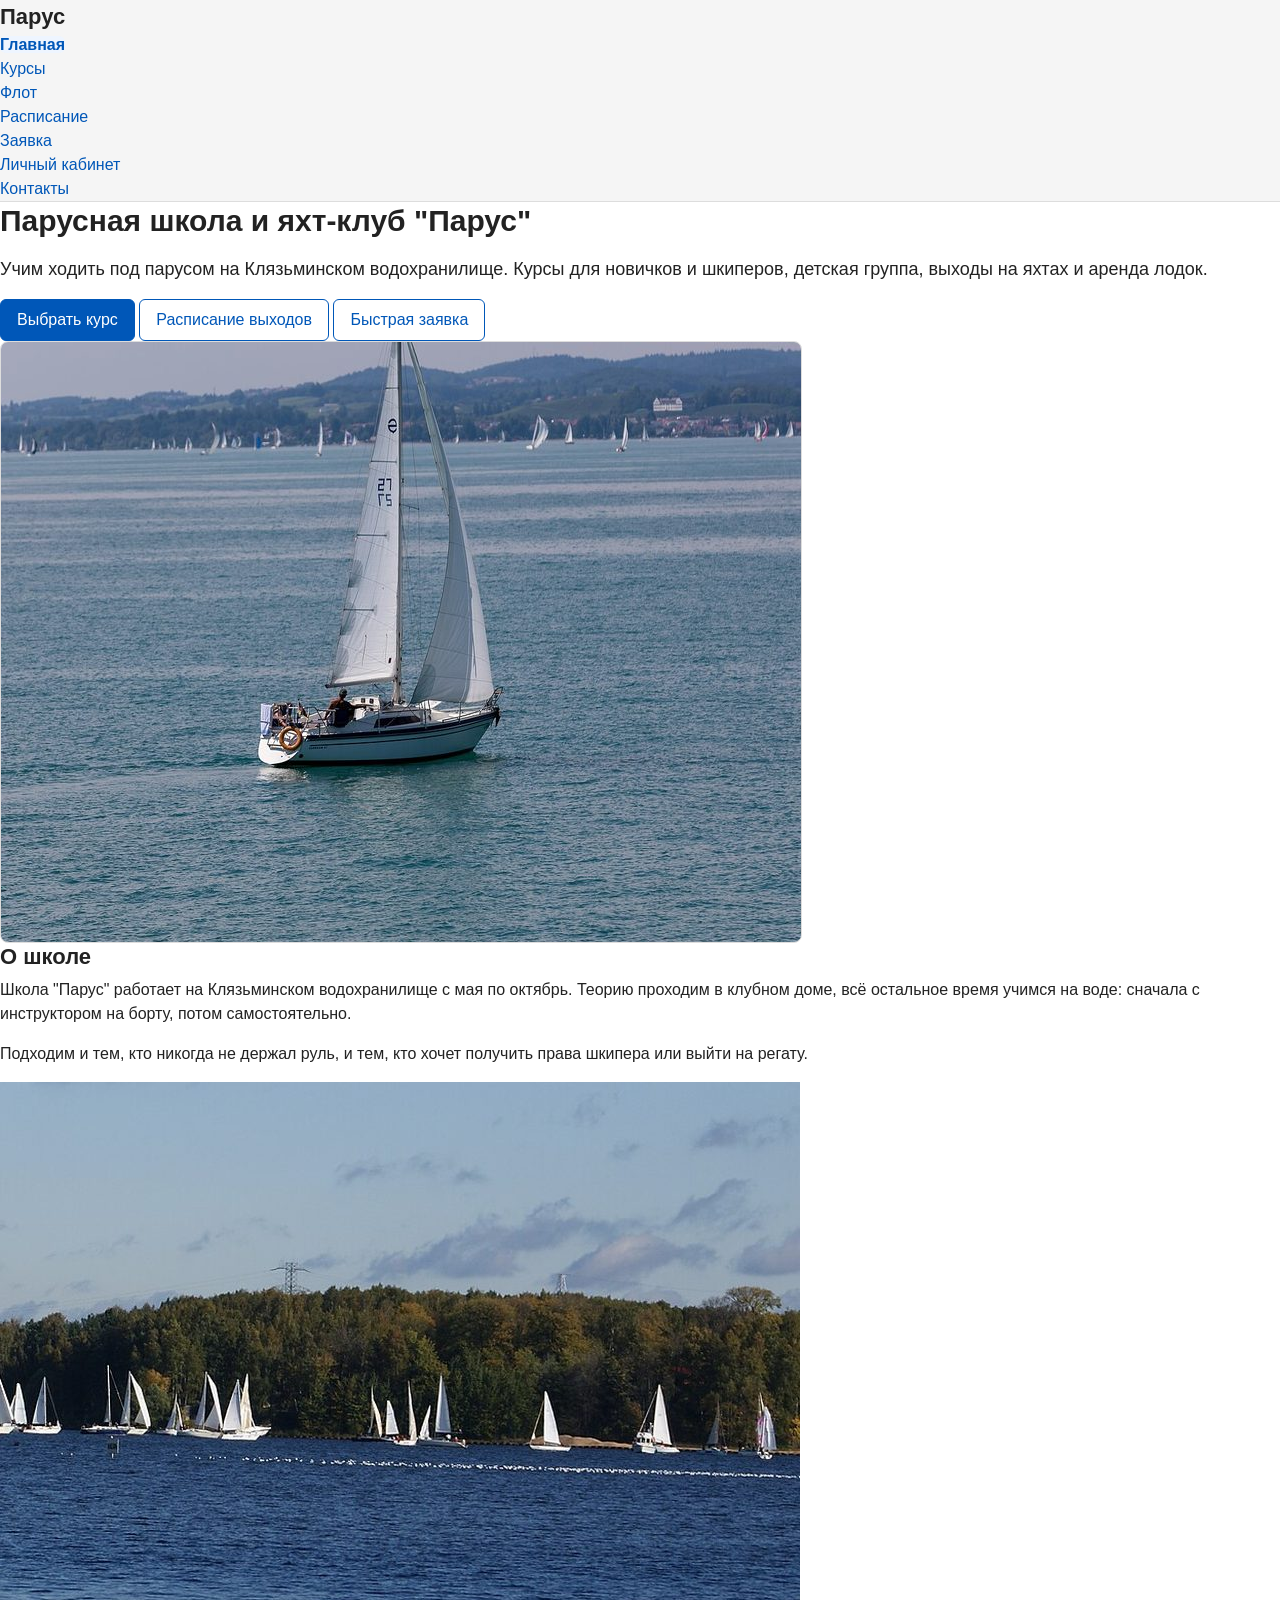
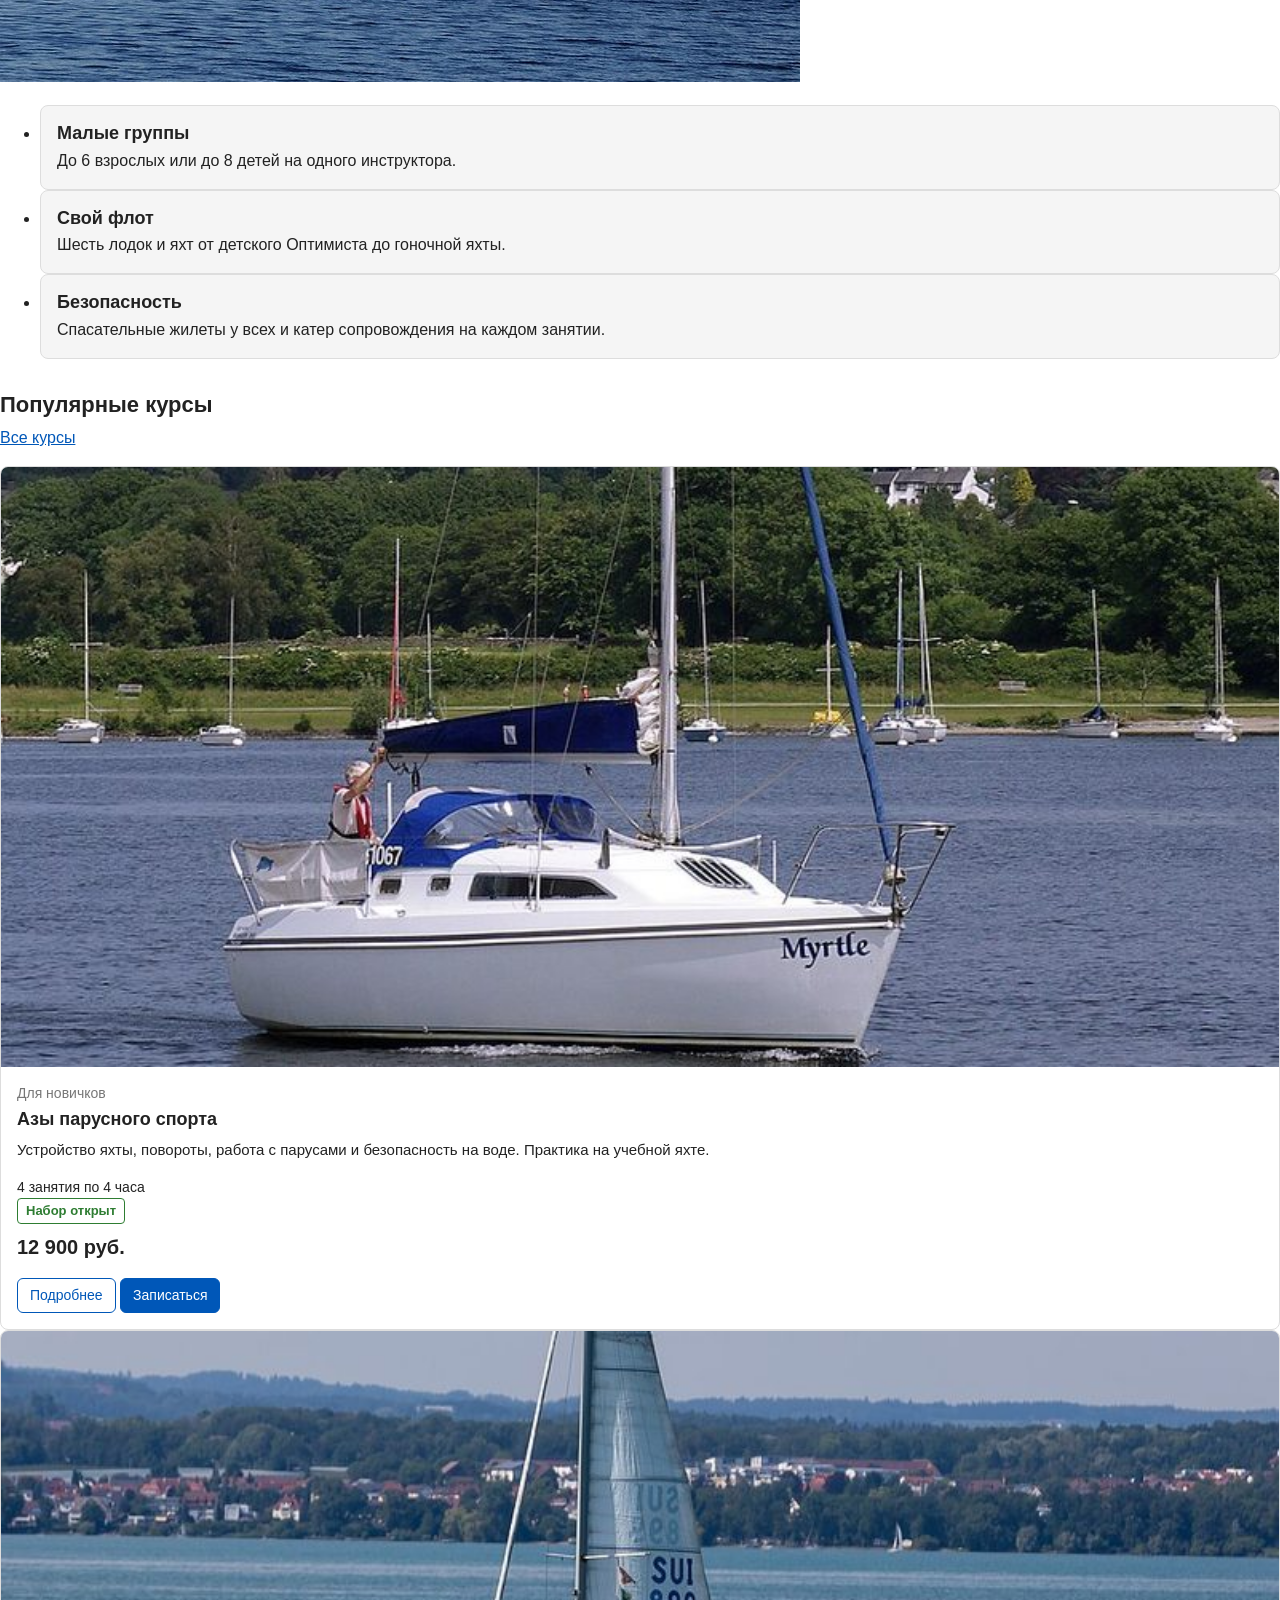
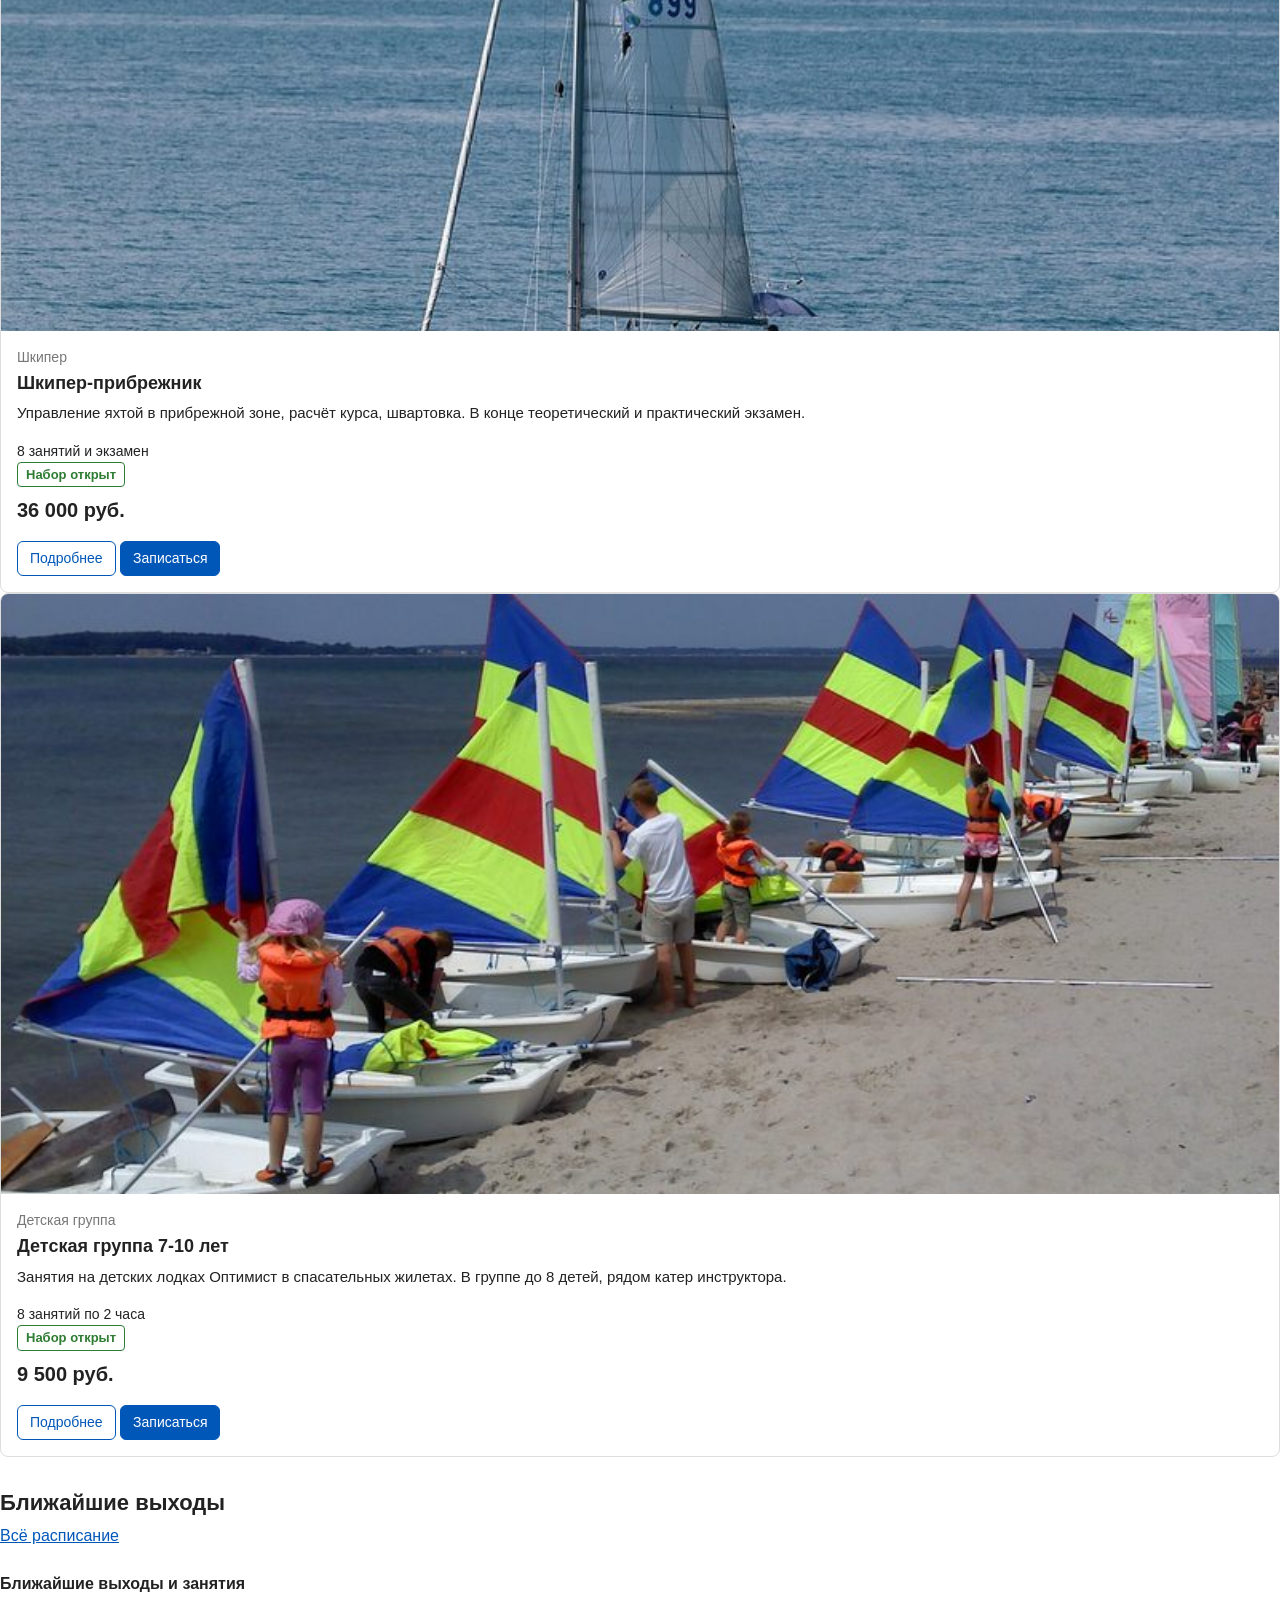
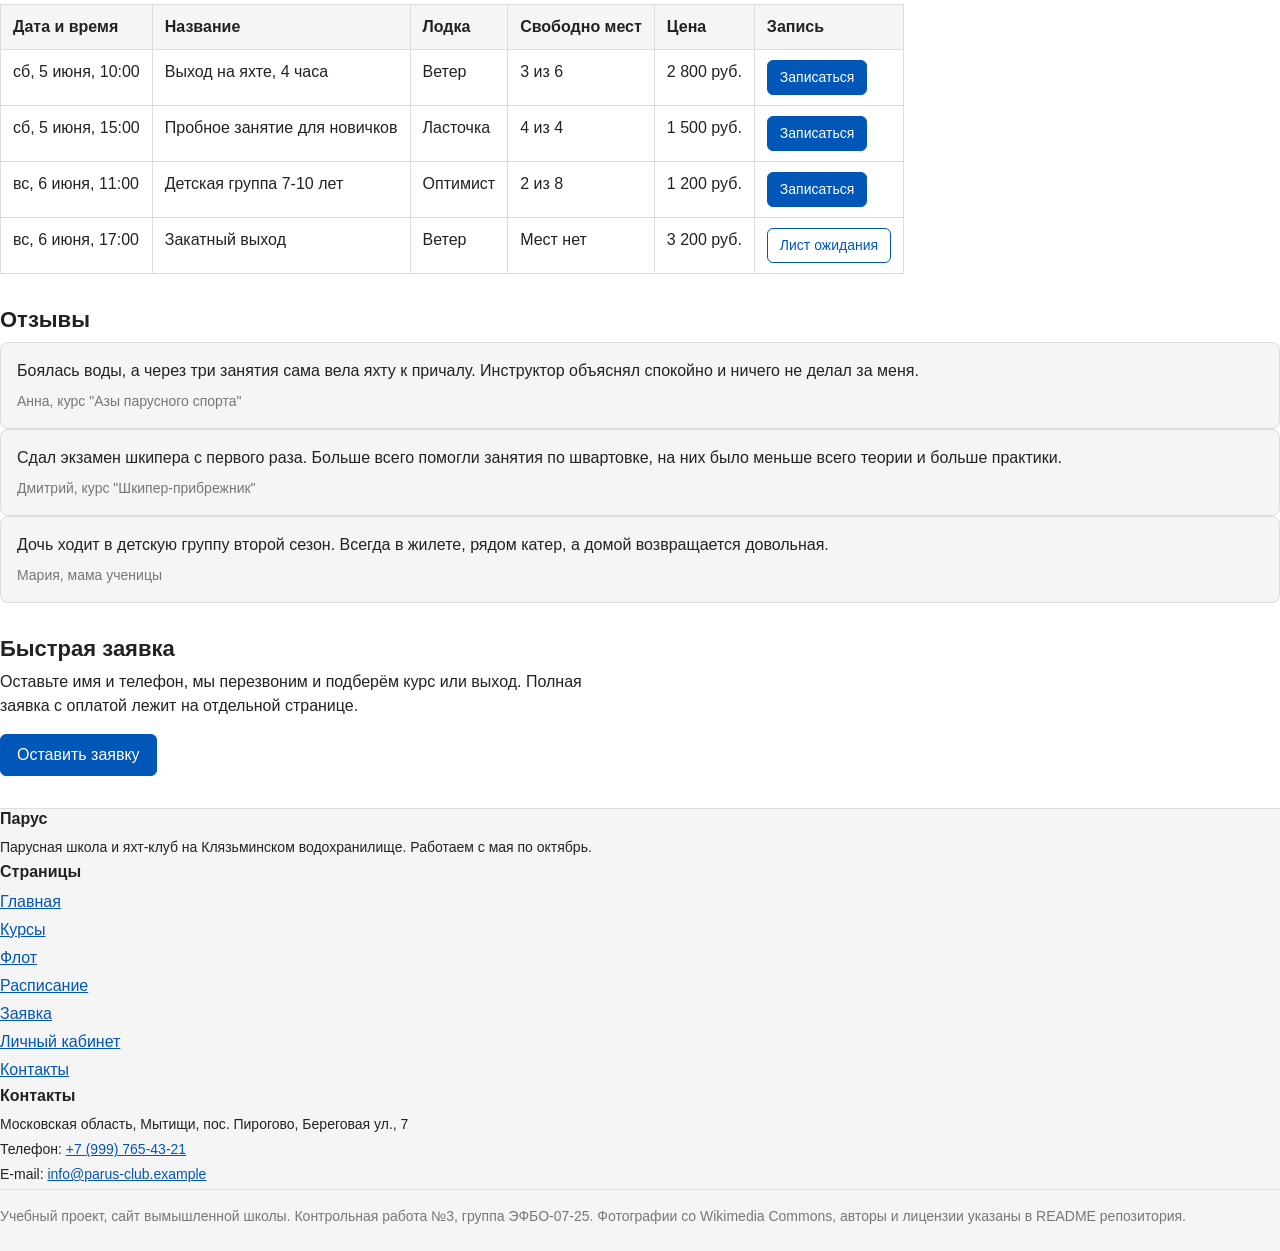
==== index.html @ aecdc0d9 "chore: init kr3 project, copy files from kr1" ====
<!DOCTYPE html>
<html lang="ru">
<head>
    <meta charset="UTF-8">
    <meta name="viewport" content="width=device-width, initial-scale=1.0">
    <meta name="description" content="Парус - учебный сайт парусной школы и яхт-клуба: курсы, выходы под парусом, аренда яхт.">
    <title>Парус | Парусная школа и яхт-клуб на Клязьминском водохранилище</title>
    <link rel="icon" href="images/favicon.svg" type="image/svg+xml">
    <link rel="stylesheet" href="css/style.css">
    <script src="js/main.js" defer></script>
</head>
<body>
    <header class="site-header" id="top">
        <div class="site-header__inner">
            <a class="site-header__logo" href="index.html">Парус</a>

            <nav class="site-nav">
                <ul class="site-nav__list">
                    <li class="site-nav__item"><a class="site-nav__link site-nav__link--active" href="index.html">Главная</a></li>
                    <li class="site-nav__item"><a class="site-nav__link" href="courses.html">Курсы</a></li>
                    <li class="site-nav__item"><a class="site-nav__link" href="fleet.html">Флот</a></li>
                    <li class="site-nav__item"><a class="site-nav__link" href="schedule.html">Расписание</a></li>
                    <li class="site-nav__item"><a class="site-nav__link" href="order.html">Заявка</a></li>
                    <li class="site-nav__item"><a class="site-nav__link" href="account.html">Личный кабинет</a></li>
                    <li class="site-nav__item"><a class="site-nav__link" href="contacts.html">Контакты</a></li>
                </ul>
            </nav>
        </div>
    </header>

    <main class="main">
        <section class="hero">
            <div class="hero__content">
                <h1 class="hero__title">Парусная школа и яхт-клуб "Парус"</h1>
                <p class="hero__text">Учим ходить под парусом на Клязьминском водохранилище. Курсы для новичков и шкиперов, детская группа, выходы на яхтах и аренда лодок.</p>
                <div class="hero__actions">
                    <a class="button button--primary" href="courses.html">Выбрать курс</a>
                    <a class="button button--secondary" href="schedule.html">Расписание выходов</a>
                    <button class="button button--secondary" type="button" data-open-modal>Быстрая заявка</button>
                </div>
            </div>
            <img class="hero__image" src="images/hero-desktop.jpg" alt="Яхта с белыми парусами идёт по воде" width="800" height="600">
        </section>

        <section class="section" id="about">
            <div class="split">
                <div class="split__text">
                    <h2 class="section__title">О школе</h2>
                    <p>Школа "Парус" работает на Клязьминском водохранилище с мая по октябрь. Теорию проходим в клубном доме, всё остальное время учимся на воде: сначала с инструктором на борту, потом самостоятельно.</p>
                    <p>Подходим и тем, кто никогда не держал руль, и тем, кто хочет получить права шкипера или выйти на регату.</p>
                </div>
                <img class="split__image" src="images/club-training.jpg" alt="Много парусных лодок на воде водохранилища, вдали лес" width="800" height="600">
            </div>
            <ul class="facts">
                <li class="facts__item">
                    <h3 class="facts__title">Малые группы</h3>
                    <p class="facts__text">До 6 взрослых или до 8 детей на одного инструктора.</p>
                </li>
                <li class="facts__item">
                    <h3 class="facts__title">Свой флот</h3>
                    <p class="facts__text">Шесть лодок и яхт от детского Оптимиста до гоночной яхты.</p>
                </li>
                <li class="facts__item">
                    <h3 class="facts__title">Безопасность</h3>
                    <p class="facts__text">Спасательные жилеты у всех и катер сопровождения на каждом занятии.</p>
                </li>
            </ul>
        </section>

        <section class="section" id="popular">
            <div class="section__header">
                <h2 class="section__title">Популярные курсы</h2>
                <a href="courses.html">Все курсы</a>
            </div>
            <div class="products-grid">
                <article class="product-card" data-id="1" data-category="beginner" data-price="12900" data-available="true">
                    <img class="product-card__image" src="images/small-sloop.jpg" alt="Небольшая белая яхта на воде у берега" width="800" height="600">
                    <div class="product-card__body">
                        <p class="product-card__category">Для новичков</p>
                        <h3 class="product-card__title"><a class="product-card__link" href="course.html?id=1">Азы парусного спорта</a></h3>
                        <p class="product-card__description">Устройство яхты, повороты, работа с парусами и безопасность на воде. Практика на учебной яхте.</p>
                        <ul class="product-card__meta">
                            <li>4 занятия по 4 часа</li>
                            <li><span class="badge badge--ok">Набор открыт</span></li>
                        </ul>
                        <p class="product-card__price">12 900 руб.</p>
                        <div class="product-card__actions">
                            <a class="button button--secondary button--small" href="course.html?id=1">Подробнее</a>
                            <a class="button button--primary button--small" href="order.html?course=1">Записаться</a>
                        </div>
                    </div>
                </article>
                <article class="product-card" data-id="4" data-category="skipper" data-price="36000" data-available="true">
                    <img class="product-card__image" src="images/cruiser-a.jpg" alt="Килевая яхта под парусами на озере" width="800" height="600">
                    <div class="product-card__body">
                        <p class="product-card__category">Шкипер</p>
                        <h3 class="product-card__title"><a class="product-card__link" href="course.html?id=4">Шкипер-прибрежник</a></h3>
                        <p class="product-card__description">Управление яхтой в прибрежной зоне, расчёт курса, швартовка. В конце теоретический и практический экзамен.</p>
                        <ul class="product-card__meta">
                            <li>8 занятий и экзамен</li>
                            <li><span class="badge badge--ok">Набор открыт</span></li>
                        </ul>
                        <p class="product-card__price">36 000 руб.</p>
                        <div class="product-card__actions">
                            <a class="button button--secondary button--small" href="course.html?id=4">Подробнее</a>
                            <a class="button button--primary button--small" href="order.html?course=4">Записаться</a>
                        </div>
                    </div>
                </article>
                <article class="product-card" data-id="7" data-category="kids" data-price="9500" data-available="true">
                    <img class="product-card__image" src="images/optimist-beach.jpg" alt="Детские лодки с разноцветными парусами на песчаном берегу" width="800" height="600">
                    <div class="product-card__body">
                        <p class="product-card__category">Детская группа</p>
                        <h3 class="product-card__title"><a class="product-card__link" href="course.html?id=7">Детская группа 7-10 лет</a></h3>
                        <p class="product-card__description">Занятия на детских лодках Оптимист в спасательных жилетах. В группе до 8 детей, рядом катер инструктора.</p>
                        <ul class="product-card__meta">
                            <li>8 занятий по 2 часа</li>
                            <li><span class="badge badge--ok">Набор открыт</span></li>
                        </ul>
                        <p class="product-card__price">9 500 руб.</p>
                        <div class="product-card__actions">
                            <a class="button button--secondary button--small" href="course.html?id=7">Подробнее</a>
                            <a class="button button--primary button--small" href="order.html?course=7">Записаться</a>
                        </div>
                    </div>
                </article>
            </div>
        </section>

        <section class="section" id="trips">
            <div class="section__header">
                <h2 class="section__title">Ближайшие выходы</h2>
                <a href="schedule.html">Всё расписание</a>
            </div>
            <table class="info-table">
                <caption id="trips-caption">Ближайшие выходы и занятия</caption>
                <thead>
                    <tr><th>Дата и время</th><th>Название</th><th>Лодка</th><th>Свободно мест</th><th>Цена</th><th>Запись</th></tr>
                </thead>
                <tbody>
                    <tr data-id="1" data-type="trip" data-free="3">
                        <td>сб, 5 июня, 10:00</td>
                        <td>Выход на яхте, 4 часа</td>
                        <td>Ветер</td>
                        <td>3 из 6</td>
                        <td>2 800 руб.</td>
                        <td class="info-table__action"><a class="button button--primary button--small" href="order.html?trip=1">Записаться</a></td>
                    </tr>
                    <tr data-id="2" data-type="lesson" data-free="4">
                        <td>сб, 5 июня, 15:00</td>
                        <td>Пробное занятие для новичков</td>
                        <td>Ласточка</td>
                        <td>4 из 4</td>
                        <td>1 500 руб.</td>
                        <td class="info-table__action"><a class="button button--primary button--small" href="order.html?trip=2">Записаться</a></td>
                    </tr>
                    <tr data-id="3" data-type="kids" data-free="2">
                        <td>вс, 6 июня, 11:00</td>
                        <td>Детская группа 7-10 лет</td>
                        <td>Оптимист</td>
                        <td>2 из 8</td>
                        <td>1 200 руб.</td>
                        <td class="info-table__action"><a class="button button--primary button--small" href="order.html?trip=3">Записаться</a></td>
                    </tr>
                    <tr data-id="4" data-type="trip" data-free="0">
                        <td>вс, 6 июня, 17:00</td>
                        <td>Закатный выход</td>
                        <td>Ветер</td>
                        <td>Мест нет</td>
                        <td>3 200 руб.</td>
                        <td class="info-table__action"><a class="button button--secondary button--small" href="order.html?trip=4">Лист ожидания</a></td>
                    </tr>
                </tbody>
            </table>
        </section>

        <section class="section" id="reviews">
            <h2 class="section__title">Отзывы</h2>
            <div class="reviews">
                <blockquote class="review">
                    <p class="review__text">Боялась воды, а через три занятия сама вела яхту к причалу. Инструктор объяснял спокойно и ничего не делал за меня.</p>
                    <p class="review__author">Анна, курс "Азы парусного спорта"</p>
                </blockquote>
                <blockquote class="review">
                    <p class="review__text">Сдал экзамен шкипера с первого раза. Больше всего помогли занятия по швартовке, на них было меньше всего теории и больше практики.</p>
                    <p class="review__author">Дмитрий, курс "Шкипер-прибрежник"</p>
                </blockquote>
                <blockquote class="review">
                    <p class="review__text">Дочь ходит в детскую группу второй сезон. Всегда в жилете, рядом катер, а домой возвращается довольная.</p>
                    <p class="review__author">Мария, мама ученицы</p>
                </blockquote>
            </div>
        </section>

        <section class="section" id="quick">
            <h2 class="section__title">Быстрая заявка</h2>
            <p class="section__text">Оставьте имя и телефон, мы перезвоним и подберём курс или выход. Полная заявка с оплатой лежит на отдельной странице.</p>
            <button class="button button--primary" type="button" data-open-modal>Оставить заявку</button>
        </section>

        <dialog class="modal" id="quick-dialog">
            <div class="modal__head">
                <h2 class="modal__title" id="quick-dialog-title">Быстрая заявка</h2>
                <button class="modal__close" type="button" data-close-modal>&times;</button>
            </div>
            <form class="form" id="quick-form" action="order.html" method="get">
                <div class="form__group">
                    <label class="form__label" for="quick-name">Имя</label>
                    <input class="form__input" id="quick-name" name="name" type="text" required>
                    <p class="form__error" id="quick-name-error"></p>
                </div>
                <div class="form__group">
                    <label class="form__label" for="quick-phone">Телефон</label>
                    <input class="form__input" id="quick-phone" name="phone" type="tel" required>
                    <p class="form__note" id="quick-phone-hint">Например, +7 999 123-45-67</p>
                    <p class="form__error" id="quick-phone-error"></p>
                </div>
                <div class="form__group">
                    <label class="form__label" for="quick-interest">Что интересует</label>
                    <select class="form__select" id="quick-interest" name="interest">
                        <option value="course">Курс</option>
                        <option value="trip">Выход под парусом</option>
                        <option value="rent">Аренда яхты</option>
                    </select>
                    <p class="form__error" id="quick-interest-error"></p>
                </div>
                <div class="form__actions">
                    <button class="button button--primary" type="submit">Отправить</button>
                    <button class="button button--secondary" type="button" data-close-modal>Закрыть</button>
                </div>
            </form>
        </dialog>
    </main>

    <footer class="site-footer">
        <div class="site-footer__inner">
            <div class="site-footer__col">
                <h2 class="site-footer__title">Парус</h2>
                <p class="site-footer__text">Парусная школа и яхт-клуб на Клязьминском водохранилище. Работаем с мая по октябрь.</p>
            </div>
            <div class="site-footer__col">
                <h2 class="site-footer__title">Страницы</h2>
                <ul class="site-footer__list">
                    <li class="site-footer__item"><a href="index.html">Главная</a></li>
                    <li class="site-footer__item"><a href="courses.html">Курсы</a></li>
                    <li class="site-footer__item"><a href="fleet.html">Флот</a></li>
                    <li class="site-footer__item"><a href="schedule.html">Расписание</a></li>
                    <li class="site-footer__item"><a href="order.html">Заявка</a></li>
                    <li class="site-footer__item"><a href="account.html">Личный кабинет</a></li>
                    <li class="site-footer__item"><a href="contacts.html">Контакты</a></li>
                </ul>
            </div>
            <div class="site-footer__col">
                <h2 class="site-footer__title">Контакты</h2>
                <p class="site-footer__text">Московская область, Мытищи, пос. Пирогово, Береговая ул., 7</p>
                <p class="site-footer__text">Телефон: <a href="tel:+79997654321">+7 (999) 765-43-21</a></p>
                <p class="site-footer__text">E-mail: <a href="mailto:info@parus-club.example">info@parus-club.example</a></p>
            </div>
        </div>
        <p class="site-footer__copy">Учебный проект, сайт вымышленной школы. Контрольная работа №3, группа ЭФБО-07-25. Фотографии со Wikimedia Commons, авторы и лицензии указаны в README репозитория.</p>
    </footer>
</body>
</html>
---- css/style.css ----
/* ===============================
1. Переменные проекта
=============================== */

:root {
    /* Основные цвета проекта */
    --color-bg: #ffffff;
    --color-text: #222222;
    --color-muted: #777777;
    --color-primary: #0057b8;
    --color-primary-dark: #003f86;
    --color-border: #dddddd;
    --color-field: #8a8a8a;
    --color-surface: #f5f5f5;
    --color-surface-accent: #eef5ff;
    --color-danger: #b00020;
    --color-success: #2e7d32;
    --color-warning: #8a5a00;
    --color-white: #ffffff;

    /* Отступы */
    --space-xs: 4px;
    --space-sm: 8px;
    --space-md: 16px;
    --space-lg: 24px;
    --space-xl: 32px;

    /* Скругления */
    --radius-sm: 6px;
    --radius-md: 8px;

    /* Размеры */
    --container-width: 1100px;
    --header-height: 64px;
}

/* ===============================
2. Базовые стили
=============================== */

body {
    margin: 0;
    font-family: Arial, Helvetica, sans-serif;
    font-size: 16px;
    line-height: 1.5;
    color: var(--color-text);
    background-color: var(--color-bg);
}

h1,
h2,
h3 {
    margin: 0 0 var(--space-md);
    line-height: 1.25;
}

h1 {
    font-size: 28px;
}

h2 {
    font-size: 22px;
}

h3 {
    font-size: 18px;
}

p {
    margin: 0 0 var(--space-md);
}

a {
    color: var(--color-primary);
}

a:hover {
    color: var(--color-primary-dark);
}

/*
Кнопка - отдельный блок. Цвет задаёт модификатор:
button--primary (основная) или button--secondary (второстепенная).
*/
.button {
    display: inline-block;
    padding: var(--space-sm) var(--space-md);
    font: inherit;
    text-align: center;
    text-decoration: none;
    border: 1px solid var(--color-primary);
    border-radius: var(--radius-sm);
    cursor: pointer;
}

.button--primary {
    color: var(--color-white);
    background-color: var(--color-primary);
}

/*
Цвет текста указан ещё раз, иначе у ссылки-кнопки срабатывает a:hover
и текст сливается с фоном.
*/
.button--primary:hover {
    color: var(--color-white);
    background-color: var(--color-primary-dark);
}

.button--secondary {
    color: var(--color-primary);
    background-color: var(--color-white);
}

.button--secondary:hover {
    color: var(--color-primary-dark);
    background-color: var(--color-surface-accent);
}

.button--small {
    padding: 6px 12px;
    font-size: 14px;
}

/*
Бейдж: категория курса, статус заявки, пометка "Набор закрыт".
*/
.badge {
    display: inline-block;
    padding: 2px 8px;
    font-size: 13px;
    font-weight: bold;
    color: var(--color-primary);
    background-color: var(--color-surface-accent);
    border: 1px solid var(--color-primary);
    border-radius: 4px;
}

.badge--closed {
    color: var(--color-danger);
    background-color: var(--color-white);
    border-color: var(--color-danger);
}

.badge--ok {
    color: var(--color-success);
    background-color: var(--color-white);
    border-color: var(--color-success);
}

.badge--wait {
    color: var(--color-warning);
    background-color: var(--color-white);
    border-color: var(--color-warning);
}

.muted {
    color: var(--color-muted);
}

/* ===============================
3. Шапка и навигация
=============================== */

.site-header {
    background-color: var(--color-surface);
    border-bottom: 1px solid var(--color-border);
}

.site-header__logo {
    font-size: 22px;
    font-weight: bold;
    color: var(--color-text);
    text-decoration: none;
}

.site-header__logo:hover {
    color: var(--color-primary);
}

.site-nav__list {
    margin: 0;
    padding: 0;
    list-style: none;
}

.site-nav__link {
    color: var(--color-primary);
    text-decoration: none;
    border-radius: var(--radius-sm);
}

.site-nav__link:hover {
    color: var(--color-white);
    background-color: var(--color-primary);
}

/* Пункт текущей страницы */
.site-nav__link--active {
    font-weight: bold;
    background-color: var(--color-surface-accent);
}

/* ===============================
4. Подвал
=============================== */

.site-footer {
    margin-top: var(--space-xl);
    background-color: var(--color-surface);
    border-top: 1px solid var(--color-border);
}

.site-footer__title {
    margin-bottom: var(--space-sm);
    font-size: 16px;
}

.site-footer__list {
    margin: 0;
    padding: 0;
    list-style: none;
}

.site-footer__item {
    margin-bottom: var(--space-xs);
}

.site-footer__text {
    margin: 0 0 var(--space-xs);
    font-size: 14px;
}

.site-footer__copy {
    margin: 0;
    padding: var(--space-md) 0 var(--space-lg);
    font-size: 14px;
    color: var(--color-muted);
    border-top: 1px solid var(--color-border);
}

/* ===============================
5. Разделы страницы
=============================== */

.section {
    margin-bottom: var(--space-xl);
}

.section__header {
    margin-bottom: var(--space-md);
}

.section__title {
    margin-bottom: var(--space-sm);
}

.section__text {
    max-width: 70ch;
}

/* Главный блок страницы */
.hero__title {
    font-size: 30px;
}

.hero__text {
    font-size: 18px;
}

.hero__image {
    display: block;
    border: 1px solid var(--color-border);
    border-radius: var(--radius-md);
}

/* Короткие факты о школе */
.facts__item {
    padding: var(--space-md);
    background-color: var(--color-surface);
    border: 1px solid var(--color-border);
    border-radius: var(--radius-md);
}

.facts__title {
    margin-bottom: var(--space-xs);
    font-size: 18px;
}

.facts__text {
    margin: 0;
}

/* ===============================
6. Карточки курсов, лодок и отзывов
=============================== */

.product-card {
    background-color: var(--color-white);
    border: 1px solid var(--color-border);
    border-radius: var(--radius-md);
    overflow: hidden;
}

.product-card__image {
    display: block;
    width: 100%;
    aspect-ratio: 4 / 3;
    object-fit: cover;
}

.product-card__body {
    padding: var(--space-md);
}

.product-card__category {
    margin-bottom: var(--space-xs);
    font-size: 14px;
    color: var(--color-muted);
}

.product-card__title {
    margin-bottom: var(--space-sm);
    font-size: 18px;
}

.product-card__link {
    color: var(--color-text);
    text-decoration: none;
}

.product-card__link:hover {
    color: var(--color-primary);
    text-decoration: underline;
}

.product-card__description {
    font-size: 15px;
}

.product-card__meta {
    margin: 0 0 var(--space-sm);
    padding: 0;
    font-size: 14px;
    list-style: none;
}

.product-card__price {
    margin-bottom: var(--space-md);
    font-size: 20px;
    font-weight: bold;
}

.review {
    margin: 0;
    padding: var(--space-md);
    background-color: var(--color-surface);
    border: 1px solid var(--color-border);
    border-radius: var(--radius-md);
}

.review__text {
    margin-bottom: var(--space-sm);
}

.review__author {
    margin: 0;
    font-size: 14px;
    color: var(--color-muted);
}

/* ===============================
7. Таблицы
=============================== */

.info-table {
    border-collapse: collapse;
}

.info-table th,
.info-table td {
    padding: 10px 12px;
    text-align: left;
    vertical-align: top;
    border: 1px solid var(--color-border);
}

.info-table th {
    background-color: var(--color-surface);
}

.info-table caption {
    padding: var(--space-sm) 0;
    font-weight: bold;
    text-align: left;
}

/* ===============================
8. Каталог и фильтры
=============================== */

.catalog-filters {
    padding: var(--space-md);
    background-color: var(--color-surface);
    border: 1px solid var(--color-border);
    border-radius: var(--radius-md);
}

.catalog-filters__title {
    margin-bottom: var(--space-md);
    font-size: 18px;
}

.catalog-count {
    font-weight: bold;
}

.catalog-empty {
    padding: var(--space-md);
    border: 1px dashed var(--color-field);
    border-radius: var(--radius-md);
}

/* ===============================
9. Формы
=============================== */

.form__label {
    font-weight: bold;
}

.form__input,
.form__select,
.form__textarea {
    padding: 10px 12px;
    font: inherit;
    color: var(--color-text);
    background-color: var(--color-white);
    border: 1px solid var(--color-field);
    border-radius: var(--radius-sm);
}

.form__textarea {
    resize: vertical;
}

.form__fieldset {
    margin: 0;
    padding: var(--space-sm) var(--space-md) var(--space-md);
    border: 1px solid var(--color-border);
    border-radius: var(--radius-md);
}

.form__legend {
    padding: 0 var(--space-sm);
    font-weight: bold;
}

.form__note {
    margin: 0;
    font-size: 14px;
    color: var(--color-muted);
}

.form__error {
    margin: 0;
    font-size: 14px;
    color: var(--color-danger);
}

.form__error:empty {
    display: none;
}

.form__check {
    display: flex;
    align-items: flex-start;
    gap: var(--space-sm);
}

.payment-block__title {
    margin: 0;
    font-size: 18px;
    font-weight: bold;
}

.payment-block {
    padding: var(--space-md);
    background-color: var(--color-surface);
    border: 1px solid var(--color-border);
    border-radius: var(--radius-md);
}

.form__result:empty {
    display: none;
}

.form__result {
    margin: 0;
    padding: var(--space-md);
    background-color: var(--color-surface-accent);
    border: 1px solid var(--color-primary);
    border-radius: var(--radius-md);
}

/* ===============================
10. Модальное окно
=============================== */

.modal {
    padding: var(--space-md);
    color: var(--color-text);
    background-color: var(--color-white);
    border: 1px solid var(--color-field);
    border-radius: var(--radius-md);
}

.modal::backdrop {
    background-color: rgb(0 0 0 / 0.5);
}

.modal__title {
    margin-bottom: var(--space-sm);
}

.modal__close {
    font: inherit;
    font-size: 24px;
    line-height: 1;
    color: var(--color-text);
    background-color: var(--color-white);
    border: 1px solid var(--color-field);
    border-radius: var(--radius-sm);
    cursor: pointer;
}

/* ===============================
11. Страница курса, флот, расписание, заказ, кабинет, контакты
=============================== */

.course__facts,
.specs {
    margin: 0 0 var(--space-md);
    padding: 0;
}

.course__facts dt,
.specs dt {
    font-weight: bold;
}

.program__item {
    margin-bottom: var(--space-md);
}

.instructor {
    padding: var(--space-md);
    border: 1px solid var(--color-border);
    border-radius: var(--radius-md);
}

.instructor__name {
    margin-bottom: var(--space-xs);
    font-size: 18px;
}

.instructor__role {
    margin-bottom: var(--space-sm);
    font-size: 14px;
    color: var(--color-muted);
}

.steps {
    margin: 0;
    padding-left: 20px;
}

.steps__item {
    margin-bottom: var(--space-sm);
}

.calc,
.aside-box,
.quiz,
.auth__box,
.status {
    padding: var(--space-md);
    border: 1px solid var(--color-border);
    border-radius: var(--radius-md);
}

.calc__result {
    margin: 0;
    font-size: 18px;
}

.form + .status {
    margin-top: var(--space-md);
}

.status-steps {
    margin: 0 0 var(--space-md);
    padding-left: 20px;
}

.status-steps__item--done {
    color: var(--color-success);
}

.status-steps__item--current {
    font-weight: bold;
}

.cart__total {
    font-size: 20px;
    font-weight: bold;
}

.contact-card {
    padding: var(--space-md);
    background-color: var(--color-surface);
    border: 1px solid var(--color-border);
    border-radius: var(--radius-md);
}

.contact-card__title {
    margin-bottom: var(--space-xs);
    font-size: 16px;
}

.contact-card__text {
    margin: 0;
}

.map {
    border: 1px solid var(--color-border);
    border-radius: var(--radius-md);
}

.faq__item {
    padding: var(--space-sm) var(--space-md);
    border: 1px solid var(--color-border);
    border-radius: var(--radius-md);
}

.faq__question {
    font-weight: bold;
    cursor: pointer;
}

.faq__answer {
    margin: var(--space-sm) 0 0;
}
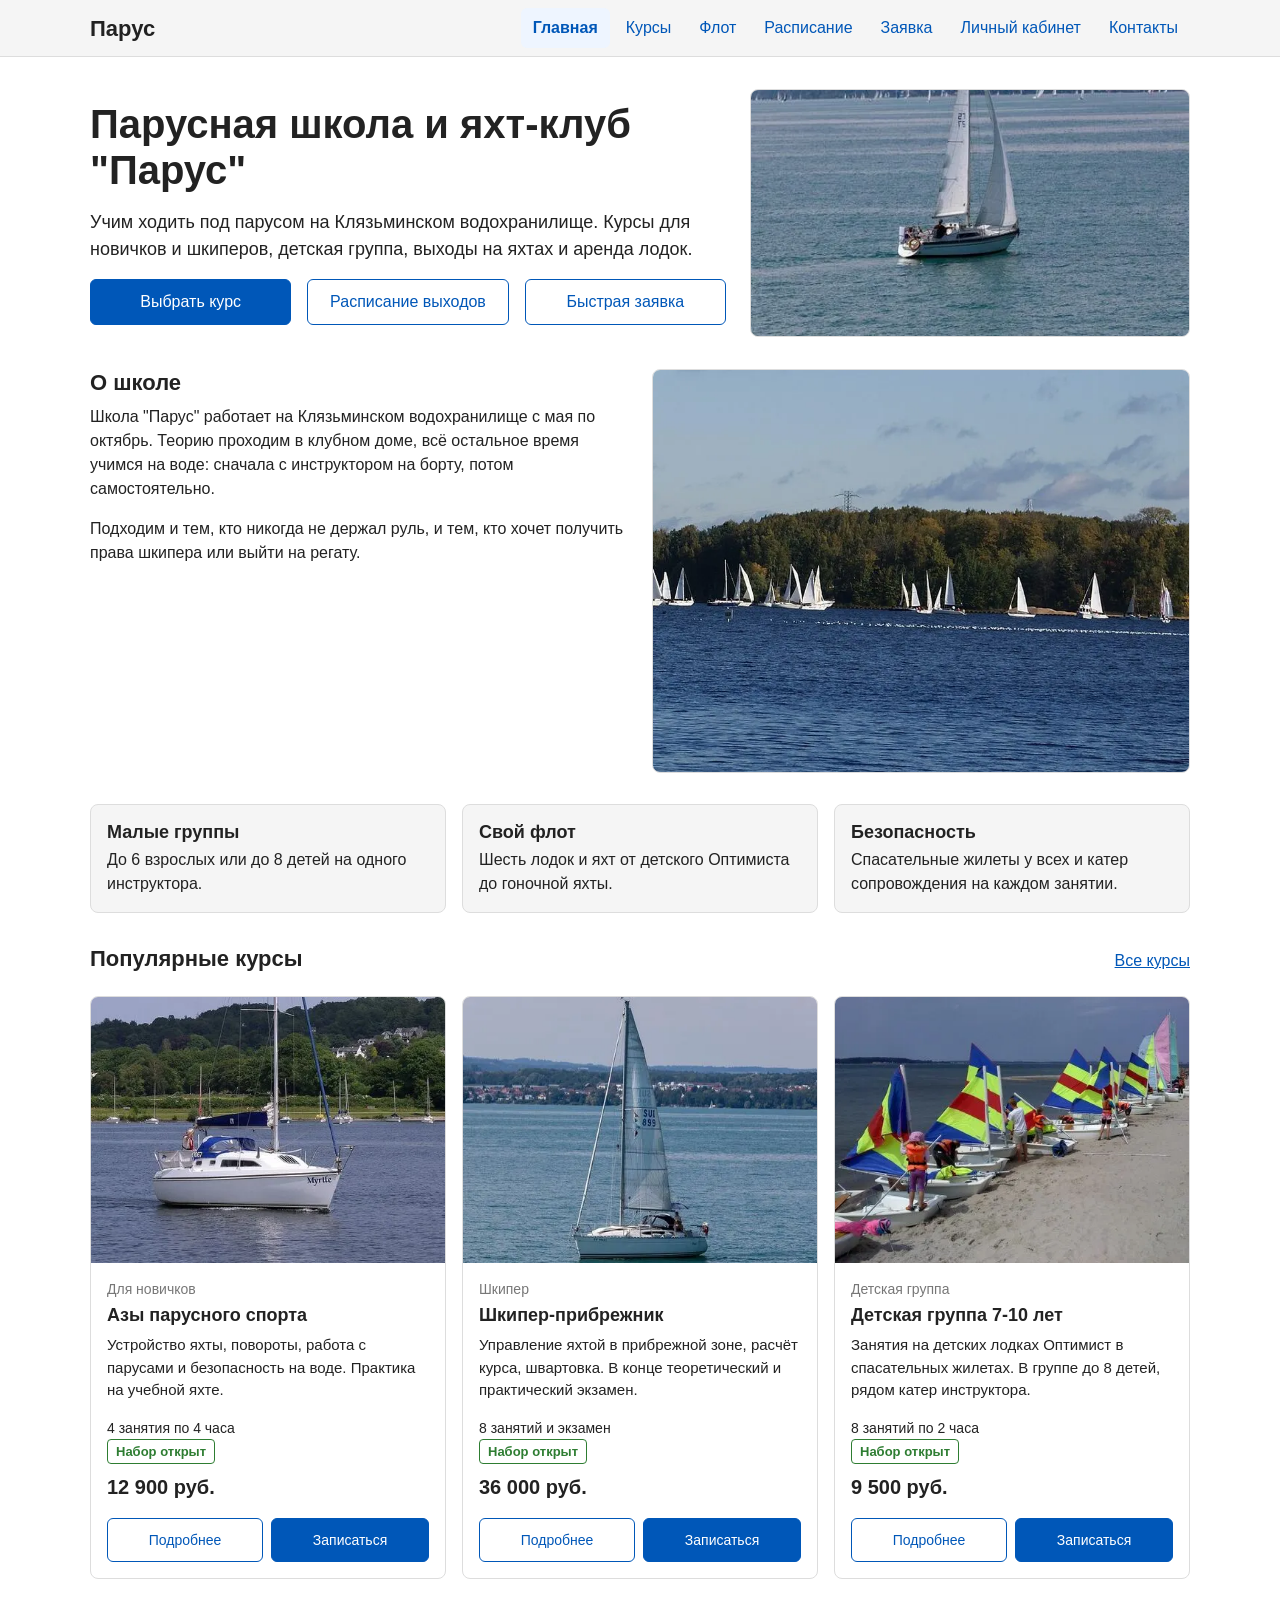
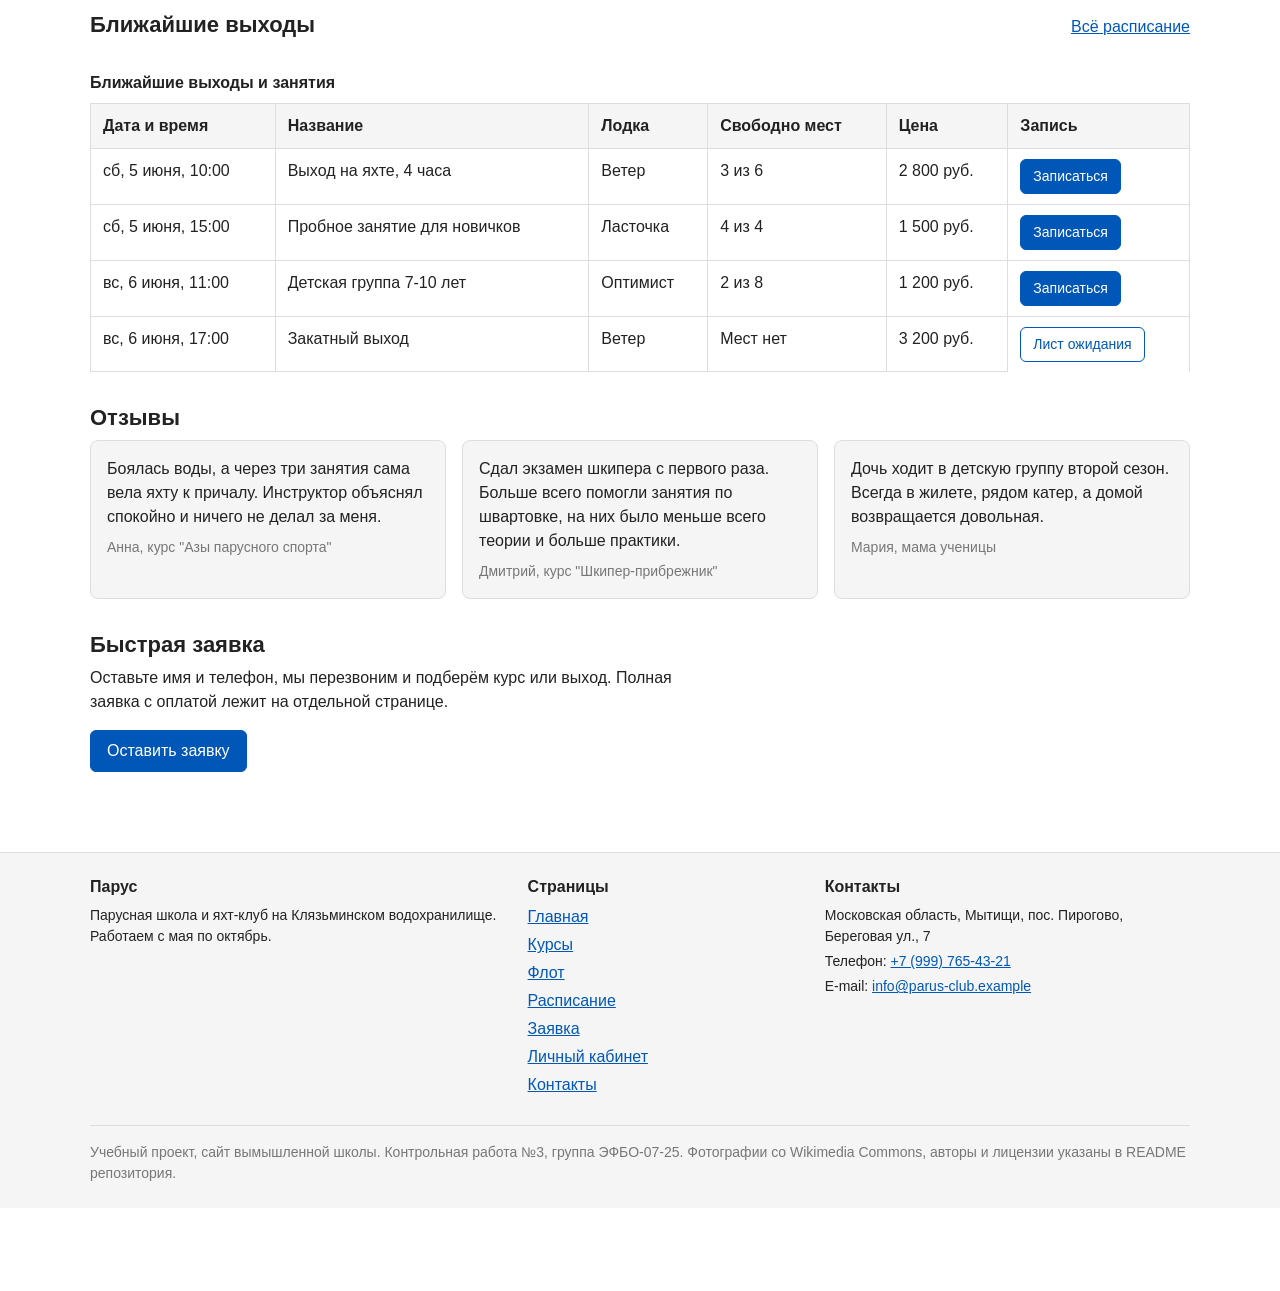
==== commit ead44d21: "feat: add responsive layout styles" ====
--- a/index.html
+++ b/index.html
@@ -7,12 +7,15 @@
     <title>Парус | Парусная школа и яхт-клуб на Клязьминском водохранилище</title>
     <link rel="icon" href="images/favicon.svg" type="image/svg+xml">
     <link rel="stylesheet" href="css/style.css">
+    <link rel="stylesheet" href="css/responsive.css">
     <script src="js/main.js" defer></script>
 </head>
 <body>
     <header class="site-header" id="top">
         <div class="site-header__inner">
             <a class="site-header__logo" href="index.html">Парус</a>
+
+            <button class="site-header__toggle" type="button">Меню</button>
 
             <nav class="site-nav">
                 <ul class="site-nav__list">
@@ -39,7 +42,12 @@
                     <button class="button button--secondary" type="button" data-open-modal>Быстрая заявка</button>
                 </div>
             </div>
-            <img class="hero__image" src="images/hero-desktop.jpg" alt="Яхта с белыми парусами идёт по воде" width="800" height="600">
+            <picture class="hero__picture">
+                <source media="(min-width: 900px)" type="image/webp" srcset="images/hero-desktop-480.webp 480w, images/hero-desktop.webp 800w" sizes="440px" width="800" height="600">
+                <source media="(min-width: 900px)" srcset="images/hero-desktop-480.jpg 480w, images/hero-desktop.jpg 800w" sizes="440px" width="800" height="600">
+                <source type="image/webp" srcset="images/hero-mobile-480.webp 480w, images/hero-mobile.webp 800w" sizes="(min-width: 768px) 720px, 100vw">
+                <img class="hero__image" src="images/hero-mobile.jpg" srcset="images/hero-mobile-480.jpg 480w, images/hero-mobile.jpg 800w" sizes="(min-width: 768px) 720px, 100vw" width="800" height="450" alt="Яхта с белыми парусами идёт по воде">
+            </picture>
         </section>
 
         <section class="section" id="about">
@@ -49,7 +57,10 @@
                     <p>Школа "Парус" работает на Клязьминском водохранилище с мая по октябрь. Теорию проходим в клубном доме, всё остальное время учимся на воде: сначала с инструктором на борту, потом самостоятельно.</p>
                     <p>Подходим и тем, кто никогда не держал руль, и тем, кто хочет получить права шкипера или выйти на регату.</p>
                 </div>
-                <img class="split__image" src="images/club-training.jpg" alt="Много парусных лодок на воде водохранилища, вдали лес" width="800" height="600">
+                <picture class="split__picture">
+                    <source type="image/webp" srcset="images/club-training-480.webp 480w, images/club-training.webp 800w" sizes="(min-width: 768px) 520px, 100vw">
+                    <img class="split__image" src="images/club-training.jpg" srcset="images/club-training-480.jpg 480w, images/club-training.jpg 800w" sizes="(min-width: 768px) 520px, 100vw" width="800" height="600" alt="Много парусных лодок на воде водохранилища, вдали лес" loading="lazy">
+                </picture>
             </div>
             <ul class="facts">
                 <li class="facts__item">
@@ -74,7 +85,10 @@
             </div>
             <div class="products-grid">
                 <article class="product-card" data-id="1" data-category="beginner" data-price="12900" data-available="true">
-                    <img class="product-card__image" src="images/small-sloop.jpg" alt="Небольшая белая яхта на воде у берега" width="800" height="600">
+                    <picture class="product-card__picture">
+                        <source type="image/webp" srcset="images/small-sloop-480.webp 480w, images/small-sloop.webp 800w" sizes="(min-width: 1024px) 350px, (min-width: 640px) 50vw, 100vw">
+                        <img class="product-card__image" src="images/small-sloop.jpg" srcset="images/small-sloop-480.jpg 480w, images/small-sloop.jpg 800w" sizes="(min-width: 1024px) 350px, (min-width: 640px) 50vw, 100vw" width="800" height="600" alt="Небольшая белая яхта на воде у берега" loading="lazy">
+                    </picture>
                     <div class="product-card__body">
                         <p class="product-card__category">Для новичков</p>
                         <h3 class="product-card__title"><a class="product-card__link" href="course.html?id=1">Азы парусного спорта</a></h3>
@@ -91,7 +105,10 @@
                     </div>
                 </article>
                 <article class="product-card" data-id="4" data-category="skipper" data-price="36000" data-available="true">
-                    <img class="product-card__image" src="images/cruiser-a.jpg" alt="Килевая яхта под парусами на озере" width="800" height="600">
+                    <picture class="product-card__picture">
+                        <source type="image/webp" srcset="images/cruiser-a-480.webp 480w, images/cruiser-a.webp 800w" sizes="(min-width: 1024px) 350px, (min-width: 640px) 50vw, 100vw">
+                        <img class="product-card__image" src="images/cruiser-a.jpg" srcset="images/cruiser-a-480.jpg 480w, images/cruiser-a.jpg 800w" sizes="(min-width: 1024px) 350px, (min-width: 640px) 50vw, 100vw" width="800" height="600" alt="Килевая яхта под парусами на озере" loading="lazy">
+                    </picture>
                     <div class="product-card__body">
                         <p class="product-card__category">Шкипер</p>
                         <h3 class="product-card__title"><a class="product-card__link" href="course.html?id=4">Шкипер-прибрежник</a></h3>
@@ -108,7 +125,10 @@
                     </div>
                 </article>
                 <article class="product-card" data-id="7" data-category="kids" data-price="9500" data-available="true">
-                    <img class="product-card__image" src="images/optimist-beach.jpg" alt="Детские лодки с разноцветными парусами на песчаном берегу" width="800" height="600">
+                    <picture class="product-card__picture">
+                        <source type="image/webp" srcset="images/optimist-beach-480.webp 480w, images/optimist-beach.webp 800w" sizes="(min-width: 1024px) 350px, (min-width: 640px) 50vw, 100vw">
+                        <img class="product-card__image" src="images/optimist-beach.jpg" srcset="images/optimist-beach-480.jpg 480w, images/optimist-beach.jpg 800w" sizes="(min-width: 1024px) 350px, (min-width: 640px) 50vw, 100vw" width="800" height="600" alt="Детские лодки с разноцветными парусами на песчаном берегу" loading="lazy">
+                    </picture>
                     <div class="product-card__body">
                         <p class="product-card__category">Детская группа</p>
                         <h3 class="product-card__title"><a class="product-card__link" href="course.html?id=7">Детская группа 7-10 лет</a></h3>
@@ -132,43 +152,43 @@
                 <h2 class="section__title">Ближайшие выходы</h2>
                 <a href="schedule.html">Всё расписание</a>
             </div>
-            <table class="info-table">
+            <table class="info-table table--cards">
                 <caption id="trips-caption">Ближайшие выходы и занятия</caption>
                 <thead>
                     <tr><th>Дата и время</th><th>Название</th><th>Лодка</th><th>Свободно мест</th><th>Цена</th><th>Запись</th></tr>
                 </thead>
                 <tbody>
                     <tr data-id="1" data-type="trip" data-free="3">
-                        <td>сб, 5 июня, 10:00</td>
-                        <td>Выход на яхте, 4 часа</td>
-                        <td>Ветер</td>
-                        <td>3 из 6</td>
-                        <td>2 800 руб.</td>
-                        <td class="info-table__action"><a class="button button--primary button--small" href="order.html?trip=1">Записаться</a></td>
+                        <td data-label="Дата и время">сб, 5 июня, 10:00</td>
+                        <td data-label="Название">Выход на яхте, 4 часа</td>
+                        <td data-label="Лодка">Ветер</td>
+                        <td data-label="Свободно мест">3 из 6</td>
+                        <td data-label="Цена">2 800 руб.</td>
+                        <td class="info-table__action" data-label="Запись"><a class="button button--primary button--small" href="order.html?trip=1">Записаться</a></td>
                     </tr>
                     <tr data-id="2" data-type="lesson" data-free="4">
-                        <td>сб, 5 июня, 15:00</td>
-                        <td>Пробное занятие для новичков</td>
-                        <td>Ласточка</td>
-                        <td>4 из 4</td>
-                        <td>1 500 руб.</td>
-                        <td class="info-table__action"><a class="button button--primary button--small" href="order.html?trip=2">Записаться</a></td>
+                        <td data-label="Дата и время">сб, 5 июня, 15:00</td>
+                        <td data-label="Название">Пробное занятие для новичков</td>
+                        <td data-label="Лодка">Ласточка</td>
+                        <td data-label="Свободно мест">4 из 4</td>
+                        <td data-label="Цена">1 500 руб.</td>
+                        <td class="info-table__action" data-label="Запись"><a class="button button--primary button--small" href="order.html?trip=2">Записаться</a></td>
                     </tr>
                     <tr data-id="3" data-type="kids" data-free="2">
-                        <td>вс, 6 июня, 11:00</td>
-                        <td>Детская группа 7-10 лет</td>
-                        <td>Оптимист</td>
-                        <td>2 из 8</td>
-                        <td>1 200 руб.</td>
-                        <td class="info-table__action"><a class="button button--primary button--small" href="order.html?trip=3">Записаться</a></td>
+                        <td data-label="Дата и время">вс, 6 июня, 11:00</td>
+                        <td data-label="Название">Детская группа 7-10 лет</td>
+                        <td data-label="Лодка">Оптимист</td>
+                        <td data-label="Свободно мест">2 из 8</td>
+                        <td data-label="Цена">1 200 руб.</td>
+                        <td class="info-table__action" data-label="Запись"><a class="button button--primary button--small" href="order.html?trip=3">Записаться</a></td>
                     </tr>
                     <tr data-id="4" data-type="trip" data-free="0">
-                        <td>вс, 6 июня, 17:00</td>
-                        <td>Закатный выход</td>
-                        <td>Ветер</td>
-                        <td>Мест нет</td>
-                        <td>3 200 руб.</td>
-                        <td class="info-table__action"><a class="button button--secondary button--small" href="order.html?trip=4">Лист ожидания</a></td>
+                        <td data-label="Дата и время">вс, 6 июня, 17:00</td>
+                        <td data-label="Название">Закатный выход</td>
+                        <td data-label="Лодка">Ветер</td>
+                        <td data-label="Свободно мест">Мест нет</td>
+                        <td data-label="Цена">3 200 руб.</td>
+                        <td class="info-table__action" data-label="Запись"><a class="button button--secondary button--small" href="order.html?trip=4">Лист ожидания</a></td>
                     </tr>
                 </tbody>
             </table>
--- a/css/responsive.css
+++ b/css/responsive.css
@@ -0,0 +1,841 @@
+/*
+  Адаптивные стили для контрольной работы №3.
+  Подход: Mobile First.
+  Базовые стили рассчитаны на мобильный экран.
+  Расширения добавляются через min-width медиазапросы.
+*/
+
+/*
+Точки перелома выбраны там, где содержимому становится тесно
+или, наоборот, появляется место, а не под конкретные модели телефонов:
+
+640px  - карточки в две колонки, подвал в две колонки, поля формы по два в строке,
+         таблицы-карточки по две в ряд;
+768px  - фото рядом с текстом, шапка прилипает к верху окна, блоки с отступами побольше;
+900px  - таблицы-карточки снова обычные таблицы, главный блок в две колонки,
+         отзывы и преподаватели в три колонки;
+1024px - меню в одну строку вместо кнопки, фильтры каталога слева,
+         заявка и калькулятор рядом, карточки в три колонки;
+1200px - в каталоге с фильтрами три карточки в ряд.
+
+Проверенные ширины: 360px, 430px, 768px, 1024px, 1440px.
+*/
+
+/* ===============================
+Базовый каркас
+=============================== */
+
+*,
+*::before,
+*::after {
+    box-sizing: border-box;
+}
+
+html {
+    scroll-behavior: smooth;
+}
+
+/*
+Картинки и видео не выходят за пределы своего блока.
+height: auto сохраняет пропорции.
+*/
+img,
+video {
+    max-width: 100%;
+    height: auto;
+}
+
+picture {
+    display: block;
+}
+
+/*
+Защита от горизонтального скролла всей страницы.
+Причины переполнения исправлены в раскладке (таблицы лежат в обёртке,
+сетки используют minmax(0, 1fr)), правило оставлено на всякий случай.
+*/
+body {
+    overflow-x: hidden;
+}
+
+/*
+Контейнер: почти вся ширина экрана, но не больше 1100px.
+Отступы по бокам задаёт сама ширина (100% - 32px).
+*/
+.main,
+.site-header__inner,
+.site-footer__inner,
+.site-footer__copy {
+    width: min(100% - 32px, var(--container-width));
+    margin-inline: auto;
+}
+
+.main {
+    padding-block: var(--space-lg) var(--space-sm);
+}
+
+/* ===============================
+Шапка и меню (телефон)
+=============================== */
+
+/*
+На телефоне в шапке логотип слева и кнопка "Меню" справа.
+flex-wrap нужен, чтобы открытое меню переносилось на новую строку.
+*/
+.site-header__inner {
+    display: flex;
+    flex-wrap: wrap;
+    align-items: center;
+    justify-content: space-between;
+    gap: var(--space-sm);
+    padding-block: var(--space-sm);
+}
+
+.site-header__logo {
+    flex-shrink: 0;
+}
+
+.site-header__toggle {
+    min-height: 44px;
+    padding: var(--space-sm) var(--space-md);
+    font: inherit;
+    color: var(--color-primary);
+    background-color: var(--color-white);
+    border: 1px solid var(--color-primary);
+    border-radius: var(--radius-sm);
+    cursor: pointer;
+}
+
+.site-header__toggle:hover {
+    background-color: var(--color-surface-accent);
+}
+
+/*
+Меню скрыто, пока не нажата кнопка "Меню".
+Класс site-nav--open добавляется в js/main.js.
+*/
+.site-nav {
+    display: none;
+    flex-basis: 100%;
+}
+
+.site-nav--open {
+    display: block;
+}
+
+/* На телефоне пункты меню идут в колонку */
+.site-nav__list {
+    display: flex;
+    flex-direction: column;
+    gap: var(--space-xs);
+    padding-bottom: var(--space-sm);
+}
+
+/* display: block делает кликабельным весь пункт, padding увеличивает зону нажатия */
+.site-nav__link {
+    display: block;
+    padding: 12px var(--space-md);
+}
+
+/* ===============================
+Главный блок
+=============================== */
+
+.hero {
+    display: grid;
+    gap: var(--space-lg);
+    align-items: center;
+    margin-bottom: var(--space-xl);
+}
+
+.hero__content {
+    min-width: 0;
+}
+
+.hero__title {
+    font-size: clamp(26px, 7vw, 40px);
+    line-height: 1.15;
+}
+
+.hero__actions {
+    display: flex;
+    flex-wrap: wrap;
+    gap: var(--space-sm) var(--space-md);
+}
+
+.hero__actions .button {
+    flex: 1 1 200px;
+    min-height: 44px;
+    padding-block: 10px;
+}
+
+.hero__picture {
+    display: block;
+}
+
+.hero__image {
+    width: 100%;
+    margin-inline: auto;
+}
+
+/* ===============================
+Блоки с карточками (Grid)
+=============================== */
+
+/* Заголовок раздела и ссылка рядом с ним в одной строке */
+.section__header {
+    display: flex;
+    flex-wrap: wrap;
+    align-items: baseline;
+    justify-content: space-between;
+    gap: var(--space-xs) var(--space-md);
+}
+
+.facts,
+.reviews,
+.instructors,
+.contacts-grid {
+    display: grid;
+    grid-template-columns: minmax(0, 1fr);
+    gap: var(--space-md);
+    margin: 0;
+    padding: 0;
+    list-style: none;
+}
+
+/*
+Сетка карточек: одна колонка на телефоне.
+minmax(0, 1fr) не даёт длинному слову растянуть колонку.
+*/
+.products-grid {
+    display: grid;
+    grid-template-columns: minmax(0, 1fr);
+    gap: var(--space-md);
+    margin: 0 0 var(--space-lg);
+    padding: 0;
+    list-style: none;
+}
+
+.product-card {
+    display: flex;
+    flex-direction: column;
+    min-width: 0;
+}
+
+.product-card__body {
+    display: flex;
+    flex: 1;
+    flex-direction: column;
+}
+
+.product-card__title,
+.product-card__description {
+    overflow-wrap: anywhere;
+}
+
+.product-card__actions {
+    display: flex;
+    flex-wrap: wrap;
+    gap: var(--space-sm);
+    margin-top: auto;
+}
+
+.product-card__actions .button {
+    display: flex;
+    flex: 1 1 auto;
+    align-items: center;
+    justify-content: center;
+    min-height: 44px;
+}
+
+.review,
+.instructor,
+.contact-card {
+    min-width: 0;
+    overflow-wrap: anywhere;
+}
+
+/* ===============================
+Таблицы
+=============================== */
+
+/*
+Широкая таблица лежит в обёртке с горизонтальной прокруткой,
+вся страница при этом не прокручивается вбок.
+*/
+.table-wrapper {
+    width: 100%;
+    margin-bottom: var(--space-md);
+    overflow-x: auto;
+    -webkit-overflow-scrolling: touch;
+}
+
+.info-table {
+    width: 100%;
+}
+
+.table-wrapper .info-table {
+    min-width: 640px;
+}
+
+/*
+Таблица-карточки (самостоятельная доработка).
+На телефоне каждая строка таблицы выглядит отдельной карточкой,
+название столбца берётся из атрибута data-label у ячейки.
+Заголовок таблицы прячется визуально, но остаётся для программ чтения с экрана.
+*/
+.table--cards {
+    display: block;
+    width: 100%;
+    margin-bottom: var(--space-md);
+}
+
+.table--cards caption {
+    display: block;
+}
+
+.table--cards thead {
+    position: absolute;
+    width: 1px;
+    height: 1px;
+    overflow: hidden;
+    clip: rect(0 0 0 0);
+    white-space: nowrap;
+}
+
+.table--cards tbody {
+    display: block;
+}
+
+.table--cards tr {
+    display: block;
+    margin-bottom: var(--space-md);
+    background-color: var(--color-white);
+    border: 1px solid var(--color-border);
+    border-radius: var(--radius-md);
+}
+
+.table--cards td,
+.table--cards tbody th {
+    display: flex;
+    gap: var(--space-md);
+    align-items: center;
+    justify-content: space-between;
+    min-width: 0;
+    text-align: right;
+    background-color: transparent;
+    border: 0;
+    border-bottom: 1px solid var(--color-border);
+}
+
+.table--cards tr > :last-child {
+    border-bottom: 0;
+}
+
+.table--cards td::before {
+    flex: 0 0 38%;
+    font-weight: bold;
+    text-align: left;
+    content: attr(data-label);
+}
+
+.table--cards .form__input {
+    width: 90px;
+}
+
+/* Ячейка с кнопкой: без подписи, кнопка на всю ширину карточки */
+.table--cards .info-table__action::before {
+    display: none;
+}
+
+.table--cards .info-table__action .button {
+    flex: 1;
+    min-height: 44px;
+    display: flex;
+    align-items: center;
+    justify-content: center;
+}
+
+/* ===============================
+Формы
+=============================== */
+
+.form {
+    display: grid;
+    gap: var(--space-md);
+}
+
+.form__group {
+    display: grid;
+    align-content: start;
+    gap: var(--space-xs);
+    min-width: 0;
+}
+
+.form__row {
+    display: grid;
+    grid-template-columns: minmax(0, 1fr);
+    align-items: start;
+    gap: var(--space-md);
+}
+
+.form h3 {
+    margin: 0;
+}
+
+/* Поля не меньше 44px по высоте, чтобы в них было удобно попасть пальцем */
+.form__input,
+.form__select,
+.form__textarea {
+    width: 100%;
+    min-height: 44px;
+}
+
+.form__textarea {
+    min-height: 120px;
+}
+
+.form__fieldset {
+    min-width: 0;
+}
+
+.form__check {
+    align-items: center;
+    min-height: 44px;
+}
+
+.form__check input {
+    flex: none;
+    width: 22px;
+    height: 22px;
+}
+
+.form__actions {
+    display: flex;
+    flex-wrap: wrap;
+    gap: var(--space-sm) var(--space-md);
+}
+
+.form__actions .button {
+    flex: 1 1 160px;
+    min-height: 44px;
+}
+
+/* ===============================
+Каталог и фильтры
+=============================== */
+
+.catalog-layout {
+    display: grid;
+    gap: var(--space-lg);
+}
+
+.catalog-layout__products {
+    min-width: 0;
+}
+
+/*
+На телефоне и планшете фильтры над карточками и свёрнуты в кнопку.
+Открывает их js/main.js (класс catalog-filters--open).
+*/
+.catalog-filters__toggle {
+    width: 100%;
+    min-height: 44px;
+    padding: var(--space-sm) var(--space-md);
+    font: inherit;
+    color: var(--color-primary);
+    background-color: var(--color-white);
+    border: 1px solid var(--color-primary);
+    border-radius: var(--radius-sm);
+    cursor: pointer;
+}
+
+.catalog-filters__form {
+    display: none;
+    margin-top: var(--space-md);
+}
+
+.catalog-filters--open .catalog-filters__form {
+    display: grid;
+}
+
+.catalog-filters__title {
+    display: none;
+}
+
+/* ===============================
+Модальное окно
+=============================== */
+
+/*
+Окно не шире экрана минус 32px и прокручивается внутри,
+если форма не помещается по высоте.
+*/
+.modal {
+    width: min(100% - 32px, 560px);
+    max-height: calc(100vh - 32px);
+    overflow: auto;
+}
+
+.modal__head {
+    display: flex;
+    gap: var(--space-md);
+    align-items: flex-start;
+    justify-content: space-between;
+}
+
+.modal__close {
+    flex: none;
+    width: 44px;
+    height: 44px;
+}
+
+/* ===============================
+Страницы курса, флота, заявки, кабинета, контактов
+=============================== */
+
+/*
+Блок "текст и фото". На телефоне фото и текст друг под другом,
+с 768px текст и фото стоят рядом (две колонки Grid).
+*/
+.split {
+    display: grid;
+    gap: var(--space-lg);
+}
+
+.split__picture,
+.split__text {
+    display: block;
+    min-width: 0;
+}
+
+.split + .facts {
+    margin-top: var(--space-lg);
+}
+
+.split__image {
+    width: 100%;
+    border: 1px solid var(--color-border);
+    border-radius: var(--radius-md);
+}
+
+/* Определения "название - значение" в две колонки */
+.course__facts,
+.specs {
+    display: grid;
+    grid-template-columns: max-content minmax(0, 1fr);
+    gap: var(--space-xs) var(--space-md);
+}
+
+.course__facts dd,
+.specs dd {
+    margin: 0;
+    overflow-wrap: anywhere;
+}
+
+.order,
+.auth {
+    display: grid;
+    grid-template-columns: minmax(0, 1fr);
+    gap: var(--space-lg);
+}
+
+.order__main,
+.order__aside {
+    display: grid;
+    gap: var(--space-lg);
+    min-width: 0;
+}
+
+.compare__result {
+    margin-bottom: var(--space-md);
+}
+
+.faq {
+    display: grid;
+    gap: var(--space-sm);
+}
+
+/* Карта Яндекса: пропорции задаёт aspect-ratio, ширина не больше экрана */
+.map {
+    width: 100%;
+    aspect-ratio: 4 / 3;
+    overflow: hidden;
+}
+
+.map iframe {
+    display: block;
+    width: 100%;
+    height: 100%;
+    border: 0;
+}
+
+/* ===============================
+Подвал
+=============================== */
+
+.site-footer__inner {
+    display: grid;
+    grid-template-columns: minmax(0, 1fr);
+    gap: var(--space-md);
+    padding-block: var(--space-lg);
+}
+
+/* ===============================
+640px: большие телефоны и небольшие планшеты
+=============================== */
+
+@media (min-width: 640px) {
+    .products-grid,
+    .facts,
+    .contacts-grid,
+    .site-footer__inner,
+    .form__row {
+        grid-template-columns: repeat(2, minmax(0, 1fr));
+    }
+
+    .map {
+        aspect-ratio: 16 / 9;
+    }
+
+    /* Карточки вместо строк таблицы встают по две в ряд */
+    .table--cards tbody {
+        display: grid;
+        grid-template-columns: repeat(2, minmax(0, 1fr));
+        gap: var(--space-md);
+    }
+
+    .table--cards tr {
+        margin-bottom: 0;
+    }
+}
+
+/* ===============================
+768px: планшет
+=============================== */
+
+@media (min-width: 768px) {
+    .main {
+        padding-block: var(--space-xl) var(--space-md);
+    }
+
+    /* Шапка прилипает к верху окна, якоря не прячутся под ней */
+    html {
+        scroll-padding-top: calc(var(--header-height) + var(--space-md));
+    }
+
+    .site-header {
+        position: sticky;
+        top: 0;
+        z-index: 100;
+    }
+
+    .table--cards .form__input {
+        width: 80px;
+    }
+
+    .split {
+        grid-template-columns: repeat(2, minmax(0, 1fr));
+        align-items: start;
+    }
+
+    .auth {
+        grid-template-columns: repeat(2, minmax(0, 1fr));
+        align-items: start;
+    }
+
+    .calc,
+    .aside-box,
+    .quiz,
+    .auth__box,
+    .status {
+        padding: var(--space-lg);
+    }
+}
+
+/* ===============================
+900px: небольшой ноутбук
+=============================== */
+
+@media (min-width: 900px) {
+    /*
+    Места хватает, поэтому таблицы-карточки снова показываются
+    обычными таблицами: возвращаем табличные значения display.
+    */
+    .table--cards {
+        display: table;
+    }
+
+    .table--cards caption {
+        display: table-caption;
+    }
+
+    .table--cards thead {
+        position: static;
+        display: table-header-group;
+        width: auto;
+        height: auto;
+        overflow: visible;
+        clip: auto;
+        white-space: normal;
+    }
+
+    .table--cards tbody {
+        display: table-row-group;
+    }
+
+    .table--cards tr {
+        display: table-row;
+        margin: 0;
+        border: 0;
+        border-radius: 0;
+    }
+
+    .table--cards td,
+    .table--cards tbody th {
+        display: table-cell;
+        text-align: left;
+        border: 1px solid var(--color-border);
+    }
+
+    .table--cards td::before {
+        content: none;
+    }
+
+    .table--cards .info-table__action .button {
+        flex: none;
+        display: inline-block;
+        min-height: 0;
+    }
+
+    /*
+    Текст слева, фото справа. Колонка с фото от 320px до 440px,
+    текст занимает остальное место.
+    */
+    .hero {
+        grid-template-columns: minmax(0, 1fr) minmax(320px, 440px);
+    }
+
+    .reviews,
+    .instructors {
+        grid-template-columns: repeat(3, minmax(0, 1fr));
+    }
+
+    .facts {
+        grid-template-columns: repeat(3, minmax(0, 1fr));
+    }
+}
+
+/* ===============================
+1024px: компьютер
+=============================== */
+
+@media (min-width: 1024px) {
+    /*
+    Все 7 пунктов меню помещаются в одну строку вместе с логотипом,
+    поэтому кнопка "Меню" больше не нужна.
+    */
+    .site-header__inner {
+        flex-wrap: nowrap;
+        gap: var(--space-lg);
+    }
+
+    .site-header__toggle {
+        display: none;
+    }
+
+    .site-nav {
+        display: block;
+        flex-basis: auto;
+        flex-grow: 1;
+        min-width: 0;
+    }
+
+    .site-nav__list {
+        flex-direction: row;
+        flex-wrap: wrap;
+        align-items: center;
+        justify-content: flex-end;
+        padding: 0;
+    }
+
+    .site-nav__link {
+        padding: var(--space-sm) 12px;
+        white-space: nowrap;
+    }
+
+    .products-grid {
+        grid-template-columns: repeat(3, minmax(0, 1fr));
+    }
+
+    .contacts-grid {
+        grid-template-columns: repeat(4, minmax(0, 1fr));
+    }
+
+    .site-footer__inner {
+        grid-template-columns: 1.5fr 1fr 1.3fr;
+    }
+
+    /* Заявка слева, калькулятор и подсказки справа */
+    .order {
+        grid-template-columns: minmax(0, 2fr) minmax(0, 1fr);
+        align-items: start;
+    }
+
+    .order__aside {
+        position: sticky;
+        top: calc(var(--header-height) + var(--space-md));
+    }
+
+    /*
+    Фильтры слева шириной 260px, карточки занимают остальное место.
+    Кнопка "Показать фильтры" не нужна, фильтры всегда открыты.
+    */
+    .catalog-layout {
+        grid-template-columns: 260px minmax(0, 1fr);
+        align-items: start;
+    }
+
+    .catalog-layout__filters {
+        position: sticky;
+        top: calc(var(--header-height) + var(--space-md));
+    }
+
+    .catalog-filters__toggle {
+        display: none;
+    }
+
+    .catalog-filters__title {
+        display: block;
+    }
+
+    .catalog-filters__form {
+        display: grid;
+        margin-top: 0;
+    }
+
+    /* Рядом с фильтрами места меньше, поэтому в каталоге по две карточки в ряд */
+    .catalog-layout .products-grid {
+        grid-template-columns: repeat(2, minmax(0, 1fr));
+    }
+}
+
+/* ===============================
+1200px: широкий экран
+=============================== */
+
+@media (min-width: 1200px) {
+    .catalog-layout .products-grid {
+        grid-template-columns: repeat(3, minmax(0, 1fr));
+    }
+}
+
+/*
+Если в системе включено "Уменьшить движение",
+плавная прокрутка к якорям отключается.
+*/
+@media (prefers-reduced-motion: reduce) {
+    html {
+        scroll-behavior: auto;
+    }
+}
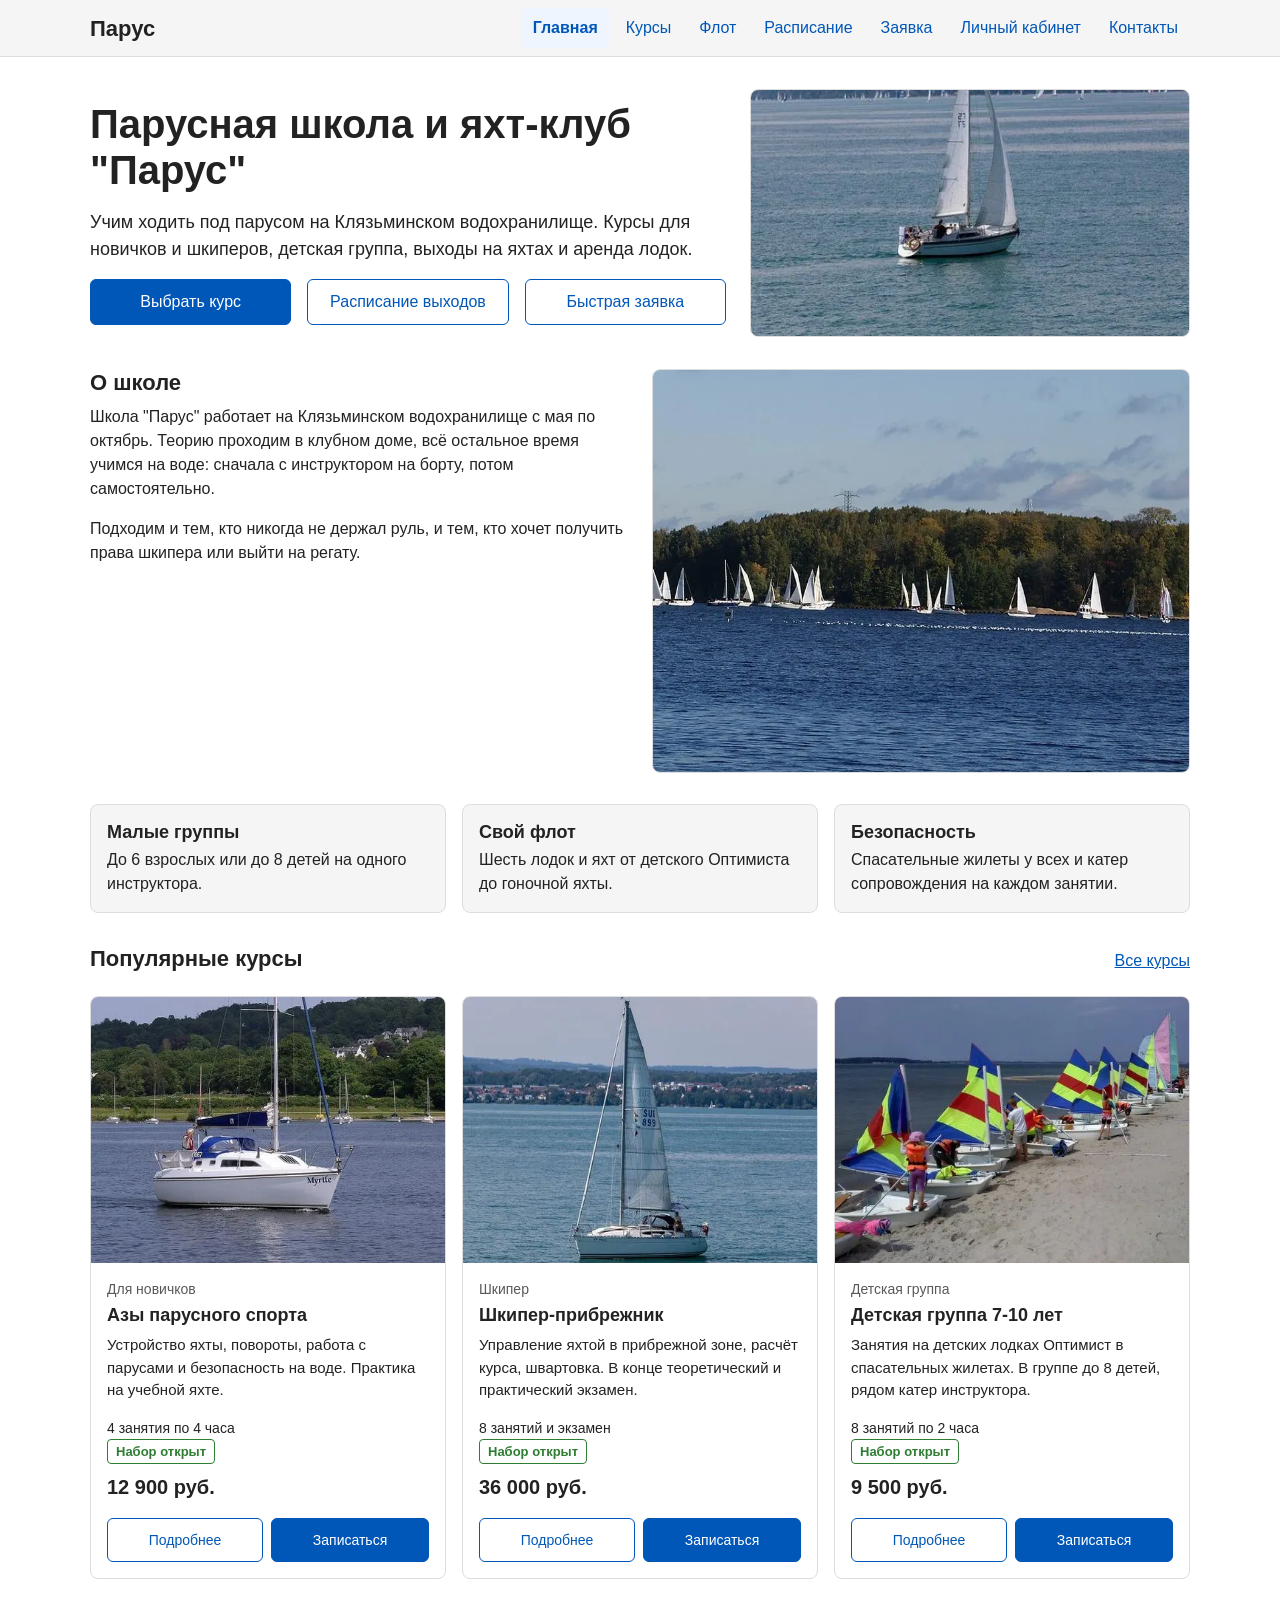
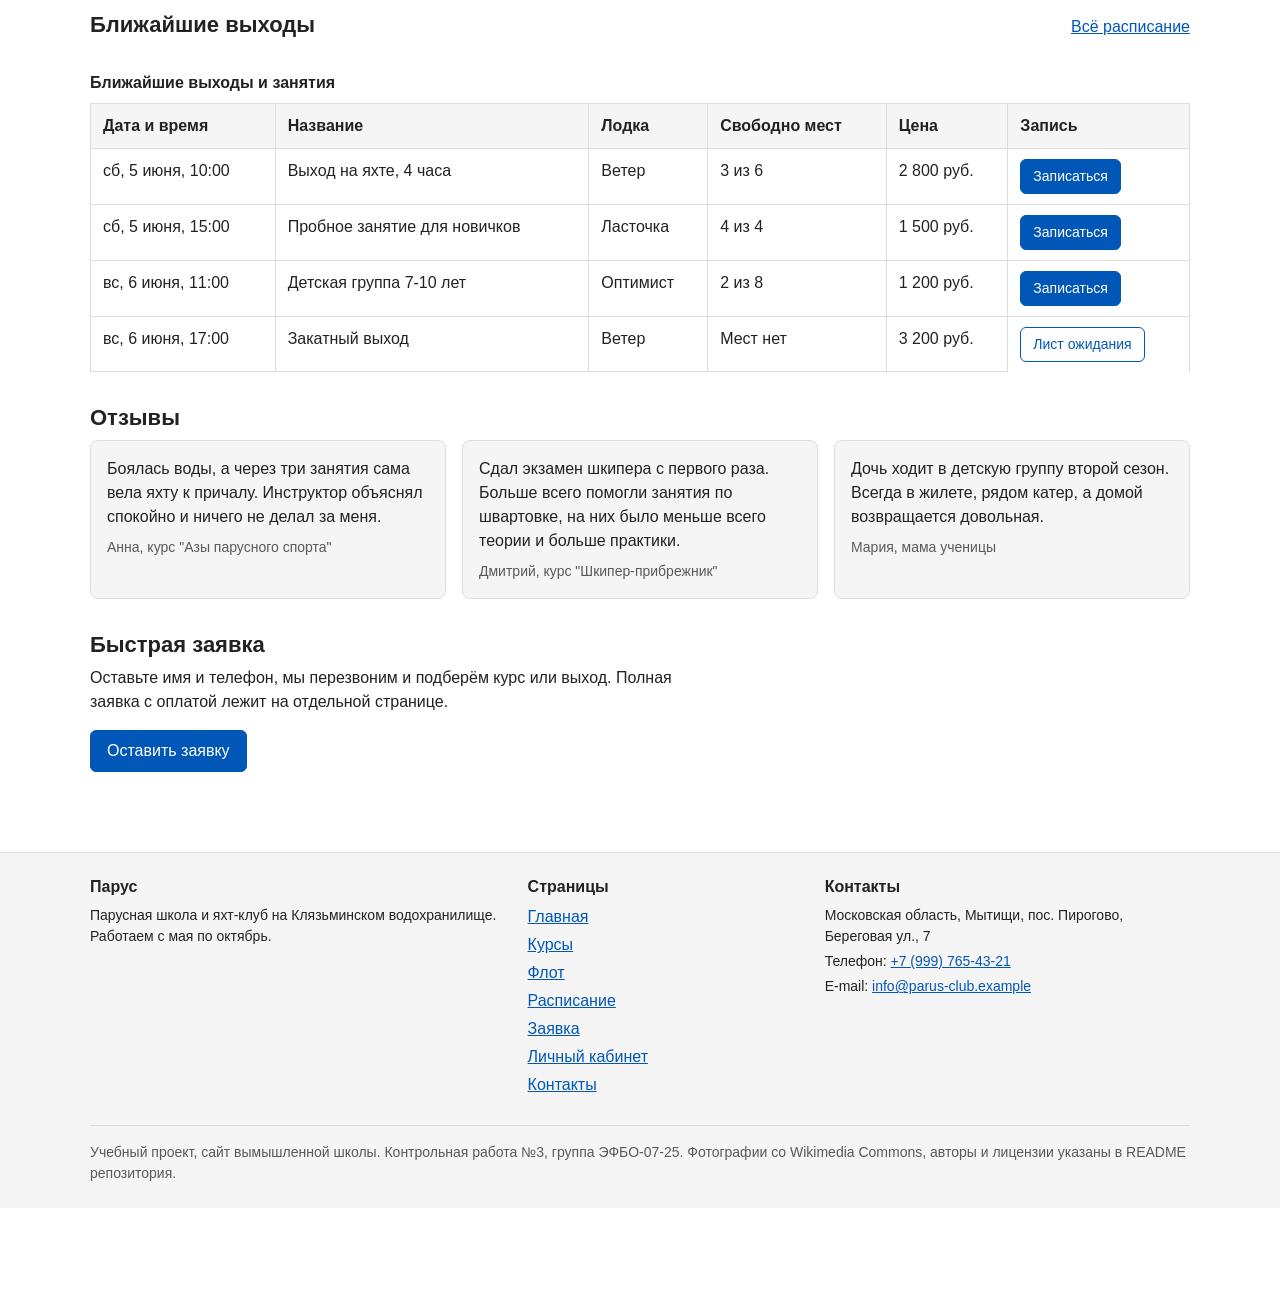
==== commit 8bd48ae5: "fix: improve accessibility and add Lighthouse report" ====
--- a/index.html
+++ b/index.html
@@ -11,15 +11,17 @@
     <script src="js/main.js" defer></script>
 </head>
 <body>
+    <a class="skip-link" href="#main">Перейти к основному содержимому</a>
+
     <header class="site-header" id="top">
         <div class="site-header__inner">
             <a class="site-header__logo" href="index.html">Парус</a>
 
-            <button class="site-header__toggle" type="button">Меню</button>
-
-            <nav class="site-nav">
+            <button class="site-header__toggle" type="button" aria-expanded="false" aria-controls="site-nav">Меню</button>
+
+            <nav class="site-nav" id="site-nav" aria-label="Основная навигация">
                 <ul class="site-nav__list">
-                    <li class="site-nav__item"><a class="site-nav__link site-nav__link--active" href="index.html">Главная</a></li>
+                    <li class="site-nav__item"><a class="site-nav__link site-nav__link--active" href="index.html" aria-current="page">Главная</a></li>
                     <li class="site-nav__item"><a class="site-nav__link" href="courses.html">Курсы</a></li>
                     <li class="site-nav__item"><a class="site-nav__link" href="fleet.html">Флот</a></li>
                     <li class="site-nav__item"><a class="site-nav__link" href="schedule.html">Расписание</a></li>
@@ -31,7 +33,7 @@
         </div>
     </header>
 
-    <main class="main">
+    <main id="main" class="main" tabindex="-1">
         <section class="hero">
             <div class="hero__content">
                 <h1 class="hero__title">Парусная школа и яхт-клуб "Парус"</h1>
@@ -155,7 +157,7 @@
             <table class="info-table table--cards">
                 <caption id="trips-caption">Ближайшие выходы и занятия</caption>
                 <thead>
-                    <tr><th>Дата и время</th><th>Название</th><th>Лодка</th><th>Свободно мест</th><th>Цена</th><th>Запись</th></tr>
+                    <tr><th scope="col">Дата и время</th><th scope="col">Название</th><th scope="col">Лодка</th><th scope="col">Свободно мест</th><th scope="col">Цена</th><th scope="col">Запись</th></tr>
                 </thead>
                 <tbody>
                     <tr data-id="1" data-type="trip" data-free="3">
@@ -218,26 +220,27 @@
             <button class="button button--primary" type="button" data-open-modal>Оставить заявку</button>
         </section>
 
-        <dialog class="modal" id="quick-dialog">
+        <dialog class="modal" id="quick-dialog" aria-labelledby="quick-dialog-title">
             <div class="modal__head">
                 <h2 class="modal__title" id="quick-dialog-title">Быстрая заявка</h2>
-                <button class="modal__close" type="button" data-close-modal>&times;</button>
+                <button class="modal__close" type="button" data-close-modal aria-label="Закрыть окно"><span aria-hidden="true">&times;</span></button>
             </div>
             <form class="form" id="quick-form" action="order.html" method="get">
+                <p class="form__note">Поля, отмеченные звёздочкой, обязательны для заполнения.</p>
                 <div class="form__group">
-                    <label class="form__label" for="quick-name">Имя</label>
-                    <input class="form__input" id="quick-name" name="name" type="text" required>
+                    <label class="form__label" for="quick-name">Имя <span class="form__required" aria-hidden="true">*</span></label>
+                    <input class="form__input" id="quick-name" name="name" type="text" required autocomplete="name" autofocus aria-describedby="quick-name-error">
                     <p class="form__error" id="quick-name-error"></p>
                 </div>
                 <div class="form__group">
-                    <label class="form__label" for="quick-phone">Телефон</label>
-                    <input class="form__input" id="quick-phone" name="phone" type="tel" required>
+                    <label class="form__label" for="quick-phone">Телефон <span class="form__required" aria-hidden="true">*</span></label>
+                    <input class="form__input" id="quick-phone" name="phone" type="tel" required autocomplete="tel" aria-describedby="quick-phone-hint quick-phone-error">
                     <p class="form__note" id="quick-phone-hint">Например, +7 999 123-45-67</p>
                     <p class="form__error" id="quick-phone-error"></p>
                 </div>
                 <div class="form__group">
                     <label class="form__label" for="quick-interest">Что интересует</label>
-                    <select class="form__select" id="quick-interest" name="interest">
+                    <select class="form__select" id="quick-interest" name="interest" aria-describedby="quick-interest-error">
                         <option value="course">Курс</option>
                         <option value="trip">Выход под парусом</option>
                         <option value="rent">Аренда яхты</option>
--- a/css/style.css
+++ b/css/style.css
@@ -6,7 +6,7 @@
     /* Основные цвета проекта */
     --color-bg: #ffffff;
     --color-text: #222222;
-    --color-muted: #777777;
+    --color-muted: #595959;
     --color-primary: #0057b8;
     --color-primary-dark: #003f86;
     --color-border: #dddddd;
@@ -651,3 +651,64 @@
 .faq__answer {
     margin: var(--space-sm) 0 0;
 }
+
+/* ===============================
+12. Доступность
+=============================== */
+
+/*
+Видимый фокус при переходе клавишей Tab на всех интерактивных
+элементах: ссылки, кнопки, поля, вопросы, прокручиваемая обёртка таблицы.
+Рамка 3px с отступом заметна и на синих кнопках.
+*/
+:focus-visible {
+    outline: 3px solid var(--color-primary);
+    outline-offset: 3px;
+}
+
+/*
+Ссылка пропуска к основному содержимому. Спрятана за верхним краем
+экрана и появляется только при фокусе с клавиатуры.
+display: none не используем, иначе до неё нельзя дойти клавишей Tab.
+*/
+.skip-link {
+    position: absolute;
+    top: -100px;
+    left: var(--space-md);
+    z-index: 1000;
+    padding: var(--space-sm) 12px;
+    color: var(--color-white);
+    background-color: #111111;
+    border-radius: var(--radius-sm);
+    text-decoration: none;
+}
+
+.skip-link:focus,
+.skip-link:focus-visible {
+    top: var(--space-md);
+    color: var(--color-white);
+}
+
+/*
+На main фокус переходит после ссылки пропуска (tabindex="-1").
+Рамку вокруг всего содержимого страницы не рисуем.
+*/
+.main:focus {
+    outline: none;
+}
+
+/*
+Звёздочка у обязательных полей. Цвет не единственный признак:
+рядом с формой есть пояснение, а у поля стоит атрибут required.
+*/
+.form__required {
+    color: var(--color-danger);
+}
+
+/* Поле с ошибкой выделяется рамкой и текстом сообщения под полем */
+.form__input[aria-invalid="true"],
+.form__select[aria-invalid="true"],
+.form__textarea[aria-invalid="true"] {
+    border-color: var(--color-danger);
+    border-width: 2px;
+}
